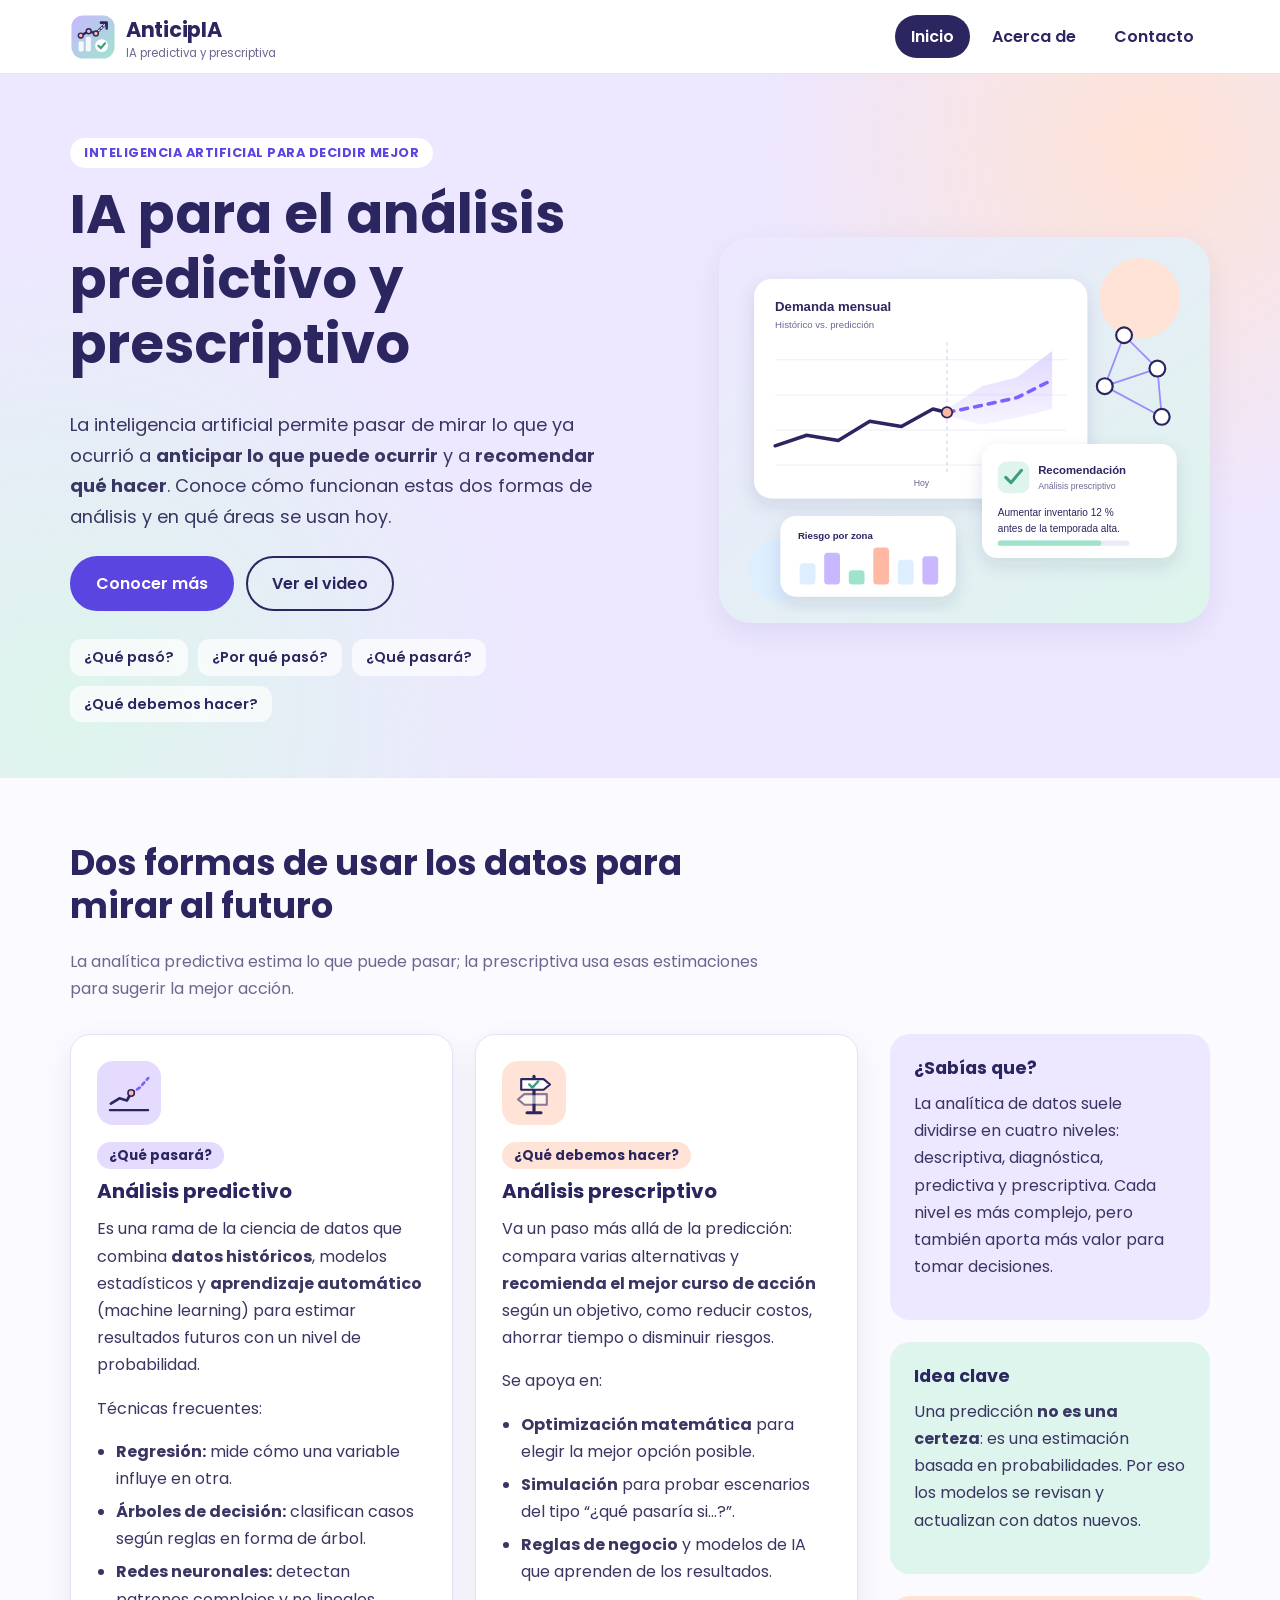
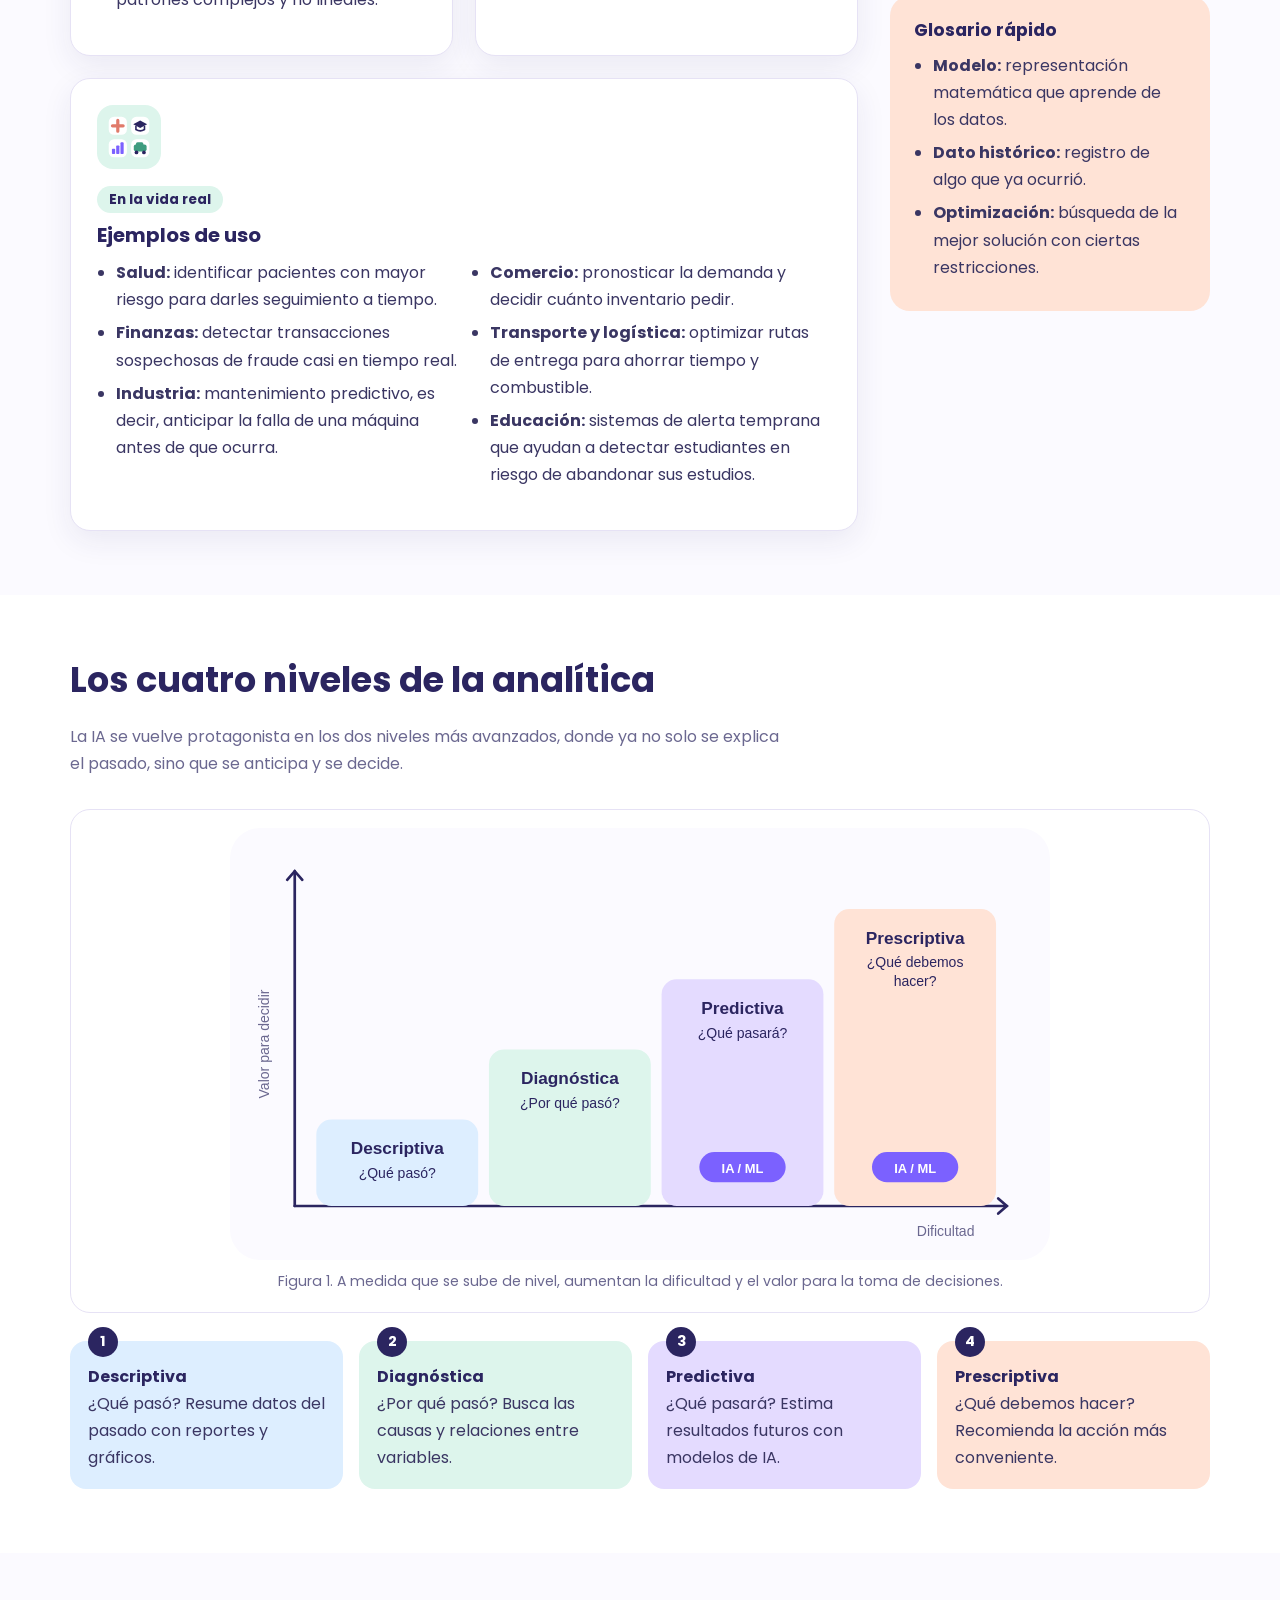
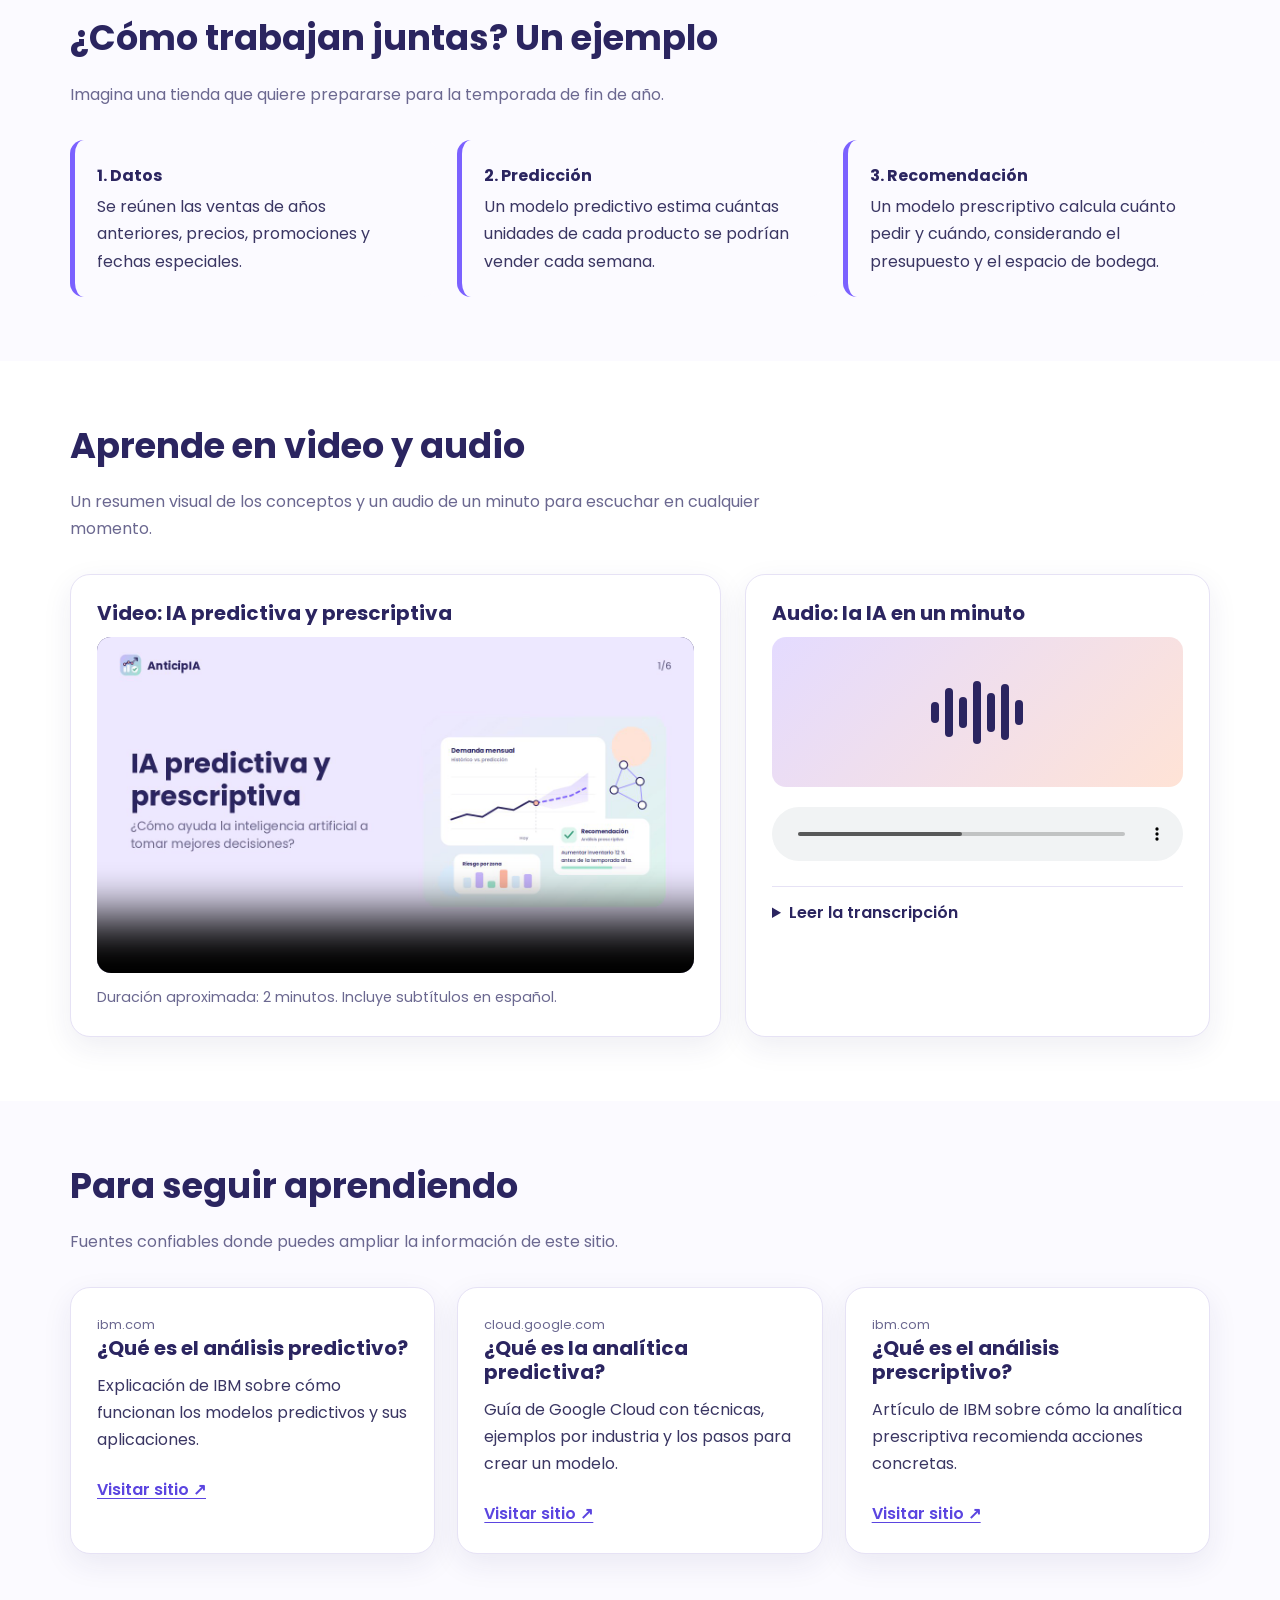
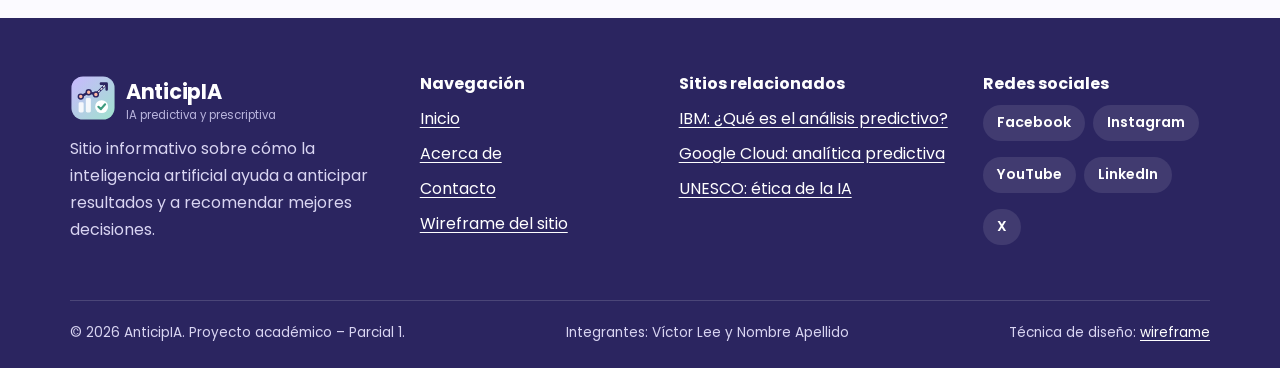
==== index.html @ fa4c0214 "a a" ====
<!DOCTYPE html>
<html lang="es">
<head>
  <meta charset="UTF-8">
  <meta name="viewport" content="width=device-width, initial-scale=1.0">
  <meta name="description" content="Descubre cómo la inteligencia artificial predictiva y prescriptiva ayuda a anticipar resultados y tomar mejores decisiones.">
  <meta name="author" content="Víctor Lee">
  <title>Inicio | AnticipIA - IA predictiva y prescriptiva</title>
  <link rel="icon" href="img/logo.svg" type="image/svg+xml">
  <link rel="preconnect" href="https://fonts.googleapis.com">
  <link rel="preconnect" href="https://fonts.gstatic.com" crossorigin>
  <link href="https://fonts.googleapis.com/css2?family=Poppins:wght@400;500;600;700&amp;display=swap" rel="stylesheet">
  <link rel="stylesheet" href="css/estilos.css">
</head>
<body>
  <a class="saltar" href="#contenido">Saltar al contenido</a>

  <header class="encabezado">
    <div class="contenedor">
      <a class="marca" href="index.html" aria-label="AnticipIA, ir al inicio">
        <img src="img/logo.svg" alt="Logo de AnticipIA" width="46" height="46">
        <div>
          <strong>AnticipIA</strong>
          <span>IA predictiva y prescriptiva</span>
        </div>
      </a>
      <nav class="menu" aria-label="Menú principal">
        <ul>
          <li><a href="index.html" aria-current="page">Inicio</a></li>
          <li><a href="html/acerca.html">Acerca de</a></li>
          <li><a href="html/contacto.html">Contacto</a></li>
        </ul>
      </nav>
    </div>
  </header>

  <main id="contenido">
    <!-- Portada -->
    <section class="portada">
      <div class="contenedor">
        <div>
          <span class="etiqueta">Inteligencia artificial para decidir mejor</span>
          <h1>IA para el análisis predictivo y prescriptivo</h1>
          <p class="intro">
            La inteligencia artificial permite pasar de mirar lo que ya ocurrió a
            <strong>anticipar lo que puede ocurrir</strong> y a
            <strong>recomendar qué hacer</strong>. Conoce cómo funcionan estas dos
            formas de análisis y en qué áreas se usan hoy.
          </p>
          <div class="acciones">
            <a class="boton" href="html/acerca.html">Conocer más</a>
            <a class="boton secundario" href="#multimedia">Ver el video</a>
          </div>
          <ul class="preguntas-clave" aria-label="Preguntas que responde la analítica">
            <li>¿Qué pasó?</li>
            <li>¿Por qué pasó?</li>
            <li>¿Qué pasará?</li>
            <li>¿Qué debemos hacer?</li>
          </ul>
        </div>
        <figure>
          <img src="img/hero-ia.svg" alt="Panel de datos con una línea histórica, un pronóstico y una recomendación de IA" width="560" height="440">
        </figure>
      </div>
    </section>

    <!-- Conceptos clave: artículos + aside -->
    <section class="seccion" id="conceptos">
      <div class="contenedor">
        <header class="titulo-seccion">
          <h2>Dos formas de usar los datos para mirar al futuro</h2>
          <p>La analítica predictiva estima lo que puede pasar; la prescriptiva usa esas estimaciones para sugerir la mejor acción.</p>
        </header>

        <div class="con-aside">
          <div class="tarjetas dos">
            <article class="tarjeta">
              <img class="icono" src="img/icono-predictivo.svg" alt="" width="64" height="64">
              <span class="pregunta fondo-lavanda">¿Qué pasará?</span>
              <h3>Análisis predictivo</h3>
              <p>
                Es una rama de la ciencia de datos que combina <strong>datos históricos</strong>,
                modelos estadísticos y <strong>aprendizaje automático</strong> (machine learning)
                para estimar resultados futuros con un nivel de probabilidad.
              </p>
              <p>Técnicas frecuentes:</p>
              <ul>
                <li><strong>Regresión:</strong> mide cómo una variable influye en otra.</li>
                <li><strong>Árboles de decisión:</strong> clasifican casos según reglas en forma de árbol.</li>
                <li><strong>Redes neuronales:</strong> detectan patrones complejos y no lineales.</li>
              </ul>
            </article>

            <article class="tarjeta">
              <img class="icono" src="img/icono-prescriptivo.svg" alt="" width="64" height="64">
              <span class="pregunta fondo-durazno">¿Qué debemos hacer?</span>
              <h3>Análisis prescriptivo</h3>
              <p>
                Va un paso más allá de la predicción: compara varias alternativas y
                <strong>recomienda el mejor curso de acción</strong> según un objetivo,
                como reducir costos, ahorrar tiempo o disminuir riesgos.
              </p>
              <p>Se apoya en:</p>
              <ul>
                <li><strong>Optimización matemática</strong> para elegir la mejor opción posible.</li>
                <li><strong>Simulación</strong> para probar escenarios del tipo “¿qué pasaría si…?”.</li>
                <li><strong>Reglas de negocio</strong> y modelos de IA que aprenden de los resultados.</li>
              </ul>
            </article>

            <article class="tarjeta ancha">
              <img class="icono" src="img/icono-ejemplos.svg" alt="" width="64" height="64">
              <span class="pregunta fondo-menta">En la vida real</span>
              <h3>Ejemplos de uso</h3>
              <ul>
                <li><strong>Salud:</strong> identificar pacientes con mayor riesgo para darles seguimiento a tiempo.</li>
                <li><strong>Finanzas:</strong> detectar transacciones sospechosas de fraude casi en tiempo real.</li>
                <li><strong>Industria:</strong> mantenimiento predictivo, es decir, anticipar la falla de una máquina antes de que ocurra.</li>
                <li><strong>Comercio:</strong> pronosticar la demanda y decidir cuánto inventario pedir.</li>
                <li><strong>Transporte y logística:</strong> optimizar rutas de entrega para ahorrar tiempo y combustible.</li>
                <li><strong>Educación:</strong> sistemas de alerta temprana que ayudan a detectar estudiantes en riesgo de abandonar sus estudios.</li>
              </ul>
            </article>
          </div>

          <aside class="lateral" aria-label="Datos complementarios">
            <section class="nota lavanda">
              <h3>¿Sabías que?</h3>
              <p>La analítica de datos suele dividirse en cuatro niveles: descriptiva, diagnóstica, predictiva y prescriptiva. Cada nivel es más complejo, pero también aporta más valor para tomar decisiones.</p>
            </section>
            <section class="nota">
              <h3>Idea clave</h3>
              <p>Una predicción <strong>no es una certeza</strong>: es una estimación basada en probabilidades. Por eso los modelos se revisan y actualizan con datos nuevos.</p>
            </section>
            <section class="nota durazno">
              <h3>Glosario rápido</h3>
              <ul>
                <li><strong>Modelo:</strong> representación matemática que aprende de los datos.</li>
                <li><strong>Dato histórico:</strong> registro de algo que ya ocurrió.</li>
                <li><strong>Optimización:</strong> búsqueda de la mejor solución con ciertas restricciones.</li>
              </ul>
            </section>
          </aside>
        </div>
      </div>
    </section>

    <!-- Niveles de la analítica -->
    <section class="seccion alterna" id="niveles">
      <div class="contenedor">
        <header class="titulo-seccion">
          <h2>Los cuatro niveles de la analítica</h2>
          <p>La IA se vuelve protagonista en los dos niveles más avanzados, donde ya no solo se explica el pasado, sino que se anticipa y se decide.</p>
        </header>

        <figure class="figura">
          <img src="img/escalera-analitica.svg" alt="Escalera con los niveles descriptivo, diagnóstico, predictivo y prescriptivo; a mayor nivel, mayor dificultad y mayor valor" width="760" height="400">
          <figcaption>Figura 1. A medida que se sube de nivel, aumentan la dificultad y el valor para la toma de decisiones.</figcaption>
        </figure>

        <ol class="niveles">
          <li class="fondo-cielo"><strong>Descriptiva</strong> ¿Qué pasó? Resume datos del pasado con reportes y gráficos.</li>
          <li class="fondo-menta"><strong>Diagnóstica</strong> ¿Por qué pasó? Busca las causas y relaciones entre variables.</li>
          <li class="fondo-lavanda"><strong>Predictiva</strong> ¿Qué pasará? Estima resultados futuros con modelos de IA.</li>
          <li class="fondo-durazno"><strong>Prescriptiva</strong> ¿Qué debemos hacer? Recomienda la acción más conveniente.</li>
        </ol>
      </div>
    </section>

    <!-- Ejemplo paso a paso -->
    <section class="seccion" id="ejemplo">
      <div class="contenedor">
        <header class="titulo-seccion">
          <h2>¿Cómo trabajan juntas? Un ejemplo</h2>
          <p>Imagina una tienda que quiere prepararse para la temporada de fin de año.</p>
        </header>
        <article>
          <ol class="pasos">
            <li>
              <strong>1. Datos</strong>
              Se reúnen las ventas de años anteriores, precios, promociones y fechas especiales.
            </li>
            <li>
              <strong>2. Predicción</strong>
              Un modelo predictivo estima cuántas unidades de cada producto se podrían vender cada semana.
            </li>
            <li>
              <strong>3. Recomendación</strong>
              Un modelo prescriptivo calcula cuánto pedir y cuándo, considerando el presupuesto y el espacio de bodega.
            </li>
          </ol>
        </article>
      </div>
    </section>

    <!-- Multimedia -->
    <section class="seccion alterna" id="multimedia">
      <div class="contenedor">
        <header class="titulo-seccion">
          <h2>Aprende en video y audio</h2>
          <p>Un resumen visual de los conceptos y un audio de un minuto para escuchar en cualquier momento.</p>
        </header>

        <div class="multimedia">
          <article class="tarjeta">
            <h3>Video: IA predictiva y prescriptiva</h3>
            <video controls preload="metadata" poster="img/poster-video.jpg" width="1280" height="720">
              <source src="img/media/video-ia-predictiva-prescriptiva.webm" type="video/webm">
              <source src="img/media/video-ia-predictiva-prescriptiva.mp4" type="video/mp4">
              <track src="img/media/subtitulos-es.vtt" kind="subtitles" srclang="es" label="Español" default>
              Tu navegador no puede reproducir video HTML5.
            </video>
            <p class="nota-video">Duración aproximada: 2 minutos. Incluye subtítulos en español.</p>
          </article>

          <article class="tarjeta">
            <h3>Audio: la IA en un minuto</h3>
            <div class="reproductor-audio" aria-hidden="true">
              <div class="ondas"><span></span><span></span><span></span><span></span><span></span><span></span><span></span></div>
            </div>
            <audio controls preload="metadata">
              <source src="img/media/audio-ia-en-un-minuto.mp3" type="audio/mpeg">
              Tu navegador no puede reproducir audio HTML5.
            </audio>
            <details>
              <summary>Leer la transcripción</summary>
              <p>La analítica de datos tiene cuatro niveles. La descriptiva responde: ¿qué pasó? La diagnóstica responde: ¿por qué pasó? La analítica predictiva usa datos históricos, estadística y aprendizaje automático para estimar qué podría pasar después; por ejemplo, anticipar la demanda de un producto o detectar que una máquina podría fallar antes de que ocurra. La analítica prescriptiva va un paso más allá: combina esas predicciones con modelos de optimización y reglas de negocio para recomendar qué acción conviene tomar. En resumen, la IA predictiva nos dice qué puede pasar y la IA prescriptiva nos ayuda a decidir qué hacer. Las decisiones finales deben ser revisadas por personas, con datos de calidad y criterios éticos.</p>
            </details>
          </article>
        </div>
      </div>
    </section>

    <!-- Enlaces externos -->
    <section class="seccion enlaces-externos" id="recursos">
      <div class="contenedor">
        <header class="titulo-seccion">
          <h2>Para seguir aprendiendo</h2>
          <p>Fuentes confiables donde puedes ampliar la información de este sitio.</p>
        </header>
        <div class="tarjetas">
          <article class="tarjeta">
            <span class="dominio">ibm.com</span>
            <h3>¿Qué es el análisis predictivo?</h3>
            <p>Explicación de IBM sobre cómo funcionan los modelos predictivos y sus aplicaciones.</p>
            <a class="enlace" href="https://www.ibm.com/think/topics/predictive-analytics" target="_blank" rel="noopener noreferrer">Visitar sitio ↗</a>
          </article>
          <article class="tarjeta">
            <span class="dominio">cloud.google.com</span>
            <h3>¿Qué es la analítica predictiva?</h3>
            <p>Guía de Google Cloud con técnicas, ejemplos por industria y los pasos para crear un modelo.</p>
            <a class="enlace" href="https://cloud.google.com/learn/what-is-predictive-analytics?hl=es-419" target="_blank" rel="noopener noreferrer">Visitar sitio ↗</a>
          </article>
          <article class="tarjeta">
            <span class="dominio">ibm.com</span>
            <h3>¿Qué es el análisis prescriptivo?</h3>
            <p>Artículo de IBM sobre cómo la analítica prescriptiva recomienda acciones concretas.</p>
            <a class="enlace" href="https://www.ibm.com/think/topics/prescriptive-analytics" target="_blank" rel="noopener noreferrer">Visitar sitio ↗</a>
          </article>
        </div>
      </div>
    </section>
  </main>

  <footer class="pie">
    <div class="contenedor">
      <div class="pie-columnas">
        <section>
          <a class="marca" href="index.html">
            <img src="img/logo.svg" alt="" width="46" height="46">
            <div>
              <strong>AnticipIA</strong>
              <span>IA predictiva y prescriptiva</span>
            </div>
          </a>
          <p>Sitio informativo sobre cómo la inteligencia artificial ayuda a anticipar resultados y a recomendar mejores decisiones.</p>
        </section>

        <nav aria-label="Navegación del pie">
          <h2>Navegación</h2>
          <ul>
            <li><a href="index.html">Inicio</a></li>
            <li><a href="html/acerca.html">Acerca de</a></li>
            <li><a href="html/contacto.html">Contacto</a></li>
            <li><a href="html/wireframe.html">Wireframe del sitio</a></li>
          </ul>
        </nav>

        <section>
          <h2>Sitios relacionados</h2>
          <ul>
            <li><a href="https://www.ibm.com/think/topics/predictive-analytics" target="_blank" rel="noopener noreferrer">IBM: ¿Qué es el análisis predictivo?</a></li>
            <li><a href="https://cloud.google.com/learn/what-is-predictive-analytics?hl=es-419" target="_blank" rel="noopener noreferrer">Google Cloud: analítica predictiva</a></li>
            <li><a href="https://www.unesco.org/en/artificial-intelligence/recommendation-ethics" target="_blank" rel="noopener noreferrer">UNESCO: ética de la IA</a></li>
          </ul>
        </section>

        <section>
          <h2>Redes sociales</h2>
          <ul class="redes-lista">
            <li><a href="https://www.facebook.com/" target="_blank" rel="noopener noreferrer">Facebook</a></li>
            <li><a href="https://www.instagram.com/" target="_blank" rel="noopener noreferrer">Instagram</a></li>
            <li><a href="https://www.youtube.com/" target="_blank" rel="noopener noreferrer">YouTube</a></li>
            <li><a href="https://www.linkedin.com/" target="_blank" rel="noopener noreferrer">LinkedIn</a></li>
            <li><a href="https://x.com/" target="_blank" rel="noopener noreferrer">X</a></li>
          </ul>
        </section>
      </div>

      <div class="pie-inferior">
        <p>&copy; 2026 AnticipIA. Proyecto académico &ndash; Parcial 1.</p>
        <p>Integrantes: Víctor Lee y Nombre Apellido</p>
        <p>Técnica de diseño: <a href="html/wireframe.html">wireframe</a></p>
      </div>
    </div>
  </footer>
</body>
</html>
---- css/estilos.css ----
/* =========================================================
   AnticipIA - IA para el análisis predictivo y prescriptivo
   Hoja de estilos principal (CSS3)
   ========================================================= */

/* ---------- Variables (paleta pastel) ---------- */
:root {
  --lavanda: #EDE7FF;
  --lavanda-2: #E4DBFF;
  --menta: #DDF5EC;
  --durazno: #FFE3D6;
  --cielo: #DDEEFF;
  --tinta: #2B2560;
  --texto: #3A3663;
  --suave: #6B6890;
  --violeta: #5B45E0;
  --violeta-claro: #7B61FF;
  --verde: #2F8A6E;
  --rojo: #C2410C;
  --fondo: #FBFAFF;
  --blanco: #FFFFFF;
  --borde: #E6E2F5;
  --radio: 20px;
  --sombra: 0 10px 30px rgba(43, 37, 96, 0.08);
  --ancho: 1140px;
}

/* ---------- Base ---------- */
*,
*::before,
*::after {
  box-sizing: border-box;
}

html {
  scroll-behavior: smooth;
}

body {
  margin: 0;
  font-family: "Poppins", "Segoe UI", Arial, sans-serif;
  font-size: 1rem;
  line-height: 1.7;
  color: var(--texto);
  background: var(--fondo);
}

img,
video {
  display: block;
  max-width: 100%;
  height: auto;
}

h1,
h2,
h3,
h4 {
  margin: 0 0 0.6em;
  color: var(--tinta);
  line-height: 1.2;
}

h1 { font-size: clamp(2.1rem, 4.6vw, 3.4rem); }
h2 { font-size: clamp(1.6rem, 3vw, 2.2rem); }
h3 { font-size: 1.25rem; }

p { margin: 0 0 1em; }

a {
  color: var(--violeta);
  text-underline-offset: 3px;
}

a:hover { color: var(--tinta); }

:focus-visible {
  outline: 3px solid var(--violeta-claro);
  outline-offset: 3px;
  border-radius: 6px;
}

.contenedor {
  width: min(var(--ancho), 92%);
  margin-inline: auto;
}

.saltar {
  position: absolute;
  left: -999px;
  top: 8px;
  padding: 8px 14px;
  background: var(--tinta);
  color: var(--blanco);
  border-radius: 8px;
  z-index: 100;
}

.saltar:focus { left: 8px; }

/* ---------- Encabezado ---------- */
.encabezado {
  position: sticky;
  top: 0;
  z-index: 50;
  background: rgba(255, 255, 255, 0.88);
  backdrop-filter: blur(10px);
  border-bottom: 1px solid var(--borde);
}

.encabezado .contenedor {
  display: flex;
  align-items: center;
  justify-content: space-between;
  gap: 16px;
  padding-block: 12px;
}

.marca {
  display: flex;
  align-items: center;
  gap: 10px;
  text-decoration: none;
  color: var(--tinta);
}

.marca img { width: 46px; height: 46px; }

.marca strong {
  font-size: 1.3rem;
  letter-spacing: -0.3px;
}

.marca span {
  display: block;
  font-size: 0.72rem;
  color: var(--suave);
  line-height: 1.2;
}

.menu ul {
  display: flex;
  flex-wrap: wrap;
  gap: 6px;
  margin: 0;
  padding: 0;
  list-style: none;
}

.menu a {
  display: inline-block;
  padding: 8px 16px;
  border-radius: 999px;
  color: var(--tinta);
  font-weight: 600;
  text-decoration: none;
  transition: background 0.25s ease, color 0.25s ease;
}

.menu a:hover { background: var(--lavanda); }

.menu a[aria-current="page"] {
  background: var(--tinta);
  color: var(--blanco);
}

/* ---------- Botones ---------- */
.boton {
  display: inline-block;
  padding: 12px 24px;
  border: 2px solid var(--violeta);
  border-radius: 999px;
  background: var(--violeta);
  color: var(--blanco);
  font: inherit;
  font-weight: 600;
  text-decoration: none;
  cursor: pointer;
  transition: transform 0.2s ease, box-shadow 0.2s ease, background 0.2s ease;
}

.boton:hover {
  color: var(--blanco);
  background: var(--tinta);
  border-color: var(--tinta);
  transform: translateY(-2px);
  box-shadow: 0 8px 18px rgba(91, 69, 224, 0.28);
}

.boton.secundario {
  background: transparent;
  color: var(--tinta);
  border-color: var(--tinta);
}

.boton.secundario:hover {
  background: var(--tinta);
  color: var(--blanco);
}

/* ---------- Portada (hero) ---------- */
.portada {
  padding: 64px 0 56px;
  background:
    radial-gradient(circle at 90% 10%, var(--durazno) 0, transparent 30%),
    radial-gradient(circle at 5% 90%, var(--menta) 0, transparent 35%),
    var(--lavanda);
}

.portada .contenedor {
  display: grid;
  grid-template-columns: 1.1fr 0.9fr;
  align-items: center;
  gap: 48px;
}

.etiqueta {
  display: inline-block;
  margin-bottom: 14px;
  padding: 4px 14px;
  border-radius: 999px;
  background: var(--blanco);
  color: var(--violeta);
  font-size: 0.8rem;
  font-weight: 700;
  letter-spacing: 0.5px;
  text-transform: uppercase;
}

.portada p.intro {
  font-size: 1.12rem;
  max-width: 560px;
}

.acciones {
  display: flex;
  flex-wrap: wrap;
  gap: 12px;
  margin-top: 24px;
}

.portada figure { margin: 0; }

.portada figure img {
  border-radius: 32px;
  box-shadow: var(--sombra);
}

.preguntas-clave {
  display: flex;
  flex-wrap: wrap;
  gap: 10px;
  margin: 28px 0 0;
  padding: 0;
  list-style: none;
}

.preguntas-clave li {
  padding: 6px 14px;
  border-radius: 12px;
  background: rgba(255, 255, 255, 0.7);
  font-size: 0.9rem;
  font-weight: 600;
  color: var(--tinta);
}

/* Portada interna (acerca / contacto) */
.portada.interna { padding: 48px 0 40px; }

.portada.interna.menta { background: linear-gradient(135deg, var(--menta), var(--cielo)); }
.portada.interna.durazno { background: linear-gradient(135deg, var(--durazno), var(--lavanda)); }

.migas {
  margin-bottom: 10px;
  font-size: 0.88rem;
  color: var(--suave);
}

.migas a { color: var(--suave); }

/* ---------- Secciones ---------- */
.seccion { padding: 64px 0; }

.seccion.alterna { background: var(--blanco); }

.titulo-seccion {
  max-width: 720px;
  margin-bottom: 32px;
}

.titulo-seccion p { color: var(--suave); }

/* Diseño con artículos + aside */
.con-aside {
  display: grid;
  grid-template-columns: minmax(0, 1fr) 320px;
  gap: 32px;
  align-items: start;
}

.tarjetas {
  display: grid;
  grid-template-columns: repeat(3, minmax(0, 1fr));
  gap: 22px;
}

.tarjetas.dos { grid-template-columns: repeat(2, minmax(0, 1fr)); }

.tarjeta {
  padding: 26px;
  border: 1px solid var(--borde);
  border-radius: var(--radio);
  background: var(--blanco);
  box-shadow: var(--sombra);
  transition: transform 0.25s ease, box-shadow 0.25s ease;
}

.tarjeta:hover {
  transform: translateY(-4px);
  box-shadow: 0 16px 36px rgba(43, 37, 96, 0.12);
}

.tarjeta .icono {
  width: 64px;
  height: 64px;
  margin-bottom: 16px;
}

.tarjeta ul,
.bloque ul,
.bloque ol {
  padding-left: 1.2em;
  margin: 0 0 1em;
}

.tarjeta li,
.bloque li { margin-bottom: 6px; }

.pregunta {
  display: inline-block;
  margin-bottom: 10px;
  padding: 2px 12px;
  border-radius: 999px;
  font-size: 0.85rem;
  font-weight: 700;
  color: var(--tinta);
}

.fondo-lavanda { background: var(--lavanda-2); }
.fondo-durazno { background: var(--durazno); }
.fondo-menta { background: var(--menta); }
.fondo-cielo { background: var(--cielo); }

/* Aside */
.lateral {
  display: grid;
  gap: 22px;
  position: sticky;
  top: 96px;
}

.nota {
  padding: 24px;
  border-radius: var(--radio);
  background: var(--menta);
}

.nota.cielo { background: var(--cielo); }
.nota.durazno { background: var(--durazno); }
.nota.lavanda { background: var(--lavanda); }

.nota h3 { font-size: 1.1rem; }

.nota ul,
.nota ol {
  margin: 0;
  padding-left: 1.2em;
}

.nota li { margin-bottom: 6px; }

/* Figura escalera */
.figura {
  margin: 0;
  padding: 18px;
  border: 1px solid var(--borde);
  border-radius: var(--radio);
  background: var(--blanco);
}

.figura img { width: 100%; border-radius: 14px; }

.figura figcaption {
  margin-top: 10px;
  font-size: 0.88rem;
  color: var(--suave);
  text-align: center;
}

.niveles {
  display: grid;
  grid-template-columns: repeat(4, minmax(0, 1fr));
  gap: 16px;
  margin: 28px 0 0;
  padding: 0;
  list-style: none;
  counter-reset: nivel;
}

.niveles li {
  position: relative;
  padding: 22px 18px 18px;
  border-radius: 16px;
  counter-increment: nivel;
}

.niveles li::before {
  content: counter(nivel);
  position: absolute;
  top: -14px;
  left: 18px;
  display: grid;
  place-items: center;
  width: 30px;
  height: 30px;
  border-radius: 50%;
  background: var(--tinta);
  color: var(--blanco);
  font-weight: 700;
  font-size: 0.9rem;
}

.niveles strong {
  display: block;
  color: var(--tinta);
}

/* Pasos (ejemplo de flujo) */
.pasos {
  display: grid;
  grid-template-columns: repeat(3, minmax(0, 1fr));
  gap: 20px;
  margin: 0;
  padding: 0;
  list-style: none;
}

.pasos li {
  padding: 22px;
  border-left: 5px solid var(--violeta-claro);
  border-radius: 14px;
  background: var(--fondo);
}

.pasos li strong {
  display: block;
  color: var(--tinta);
  margin-bottom: 4px;
}

/* Multimedia */
.multimedia {
  display: grid;
  grid-template-columns: 1.4fr 1fr;
  gap: 24px;
}

.multimedia video {
  width: 100%;
  border-radius: 14px;
  background: var(--tinta);
}

.multimedia audio {
  width: 100%;
  margin: 8px 0 16px;
}

.reproductor-audio {
  display: grid;
  place-items: center;
  height: 150px;
  margin-bottom: 12px;
  border-radius: 14px;
  background: linear-gradient(135deg, var(--lavanda-2), var(--durazno));
}

.ondas {
  display: flex;
  align-items: center;
  gap: 6px;
  height: 70px;
}

.ondas span {
  width: 8px;
  border-radius: 4px;
  background: var(--tinta);
  animation: onda 1.4s ease-in-out infinite;
}

.ondas span:nth-child(1) { height: 30%; animation-delay: 0s; }
.ondas span:nth-child(2) { height: 70%; animation-delay: 0.15s; }
.ondas span:nth-child(3) { height: 45%; animation-delay: 0.3s; }
.ondas span:nth-child(4) { height: 90%; animation-delay: 0.45s; }
.ondas span:nth-child(5) { height: 55%; animation-delay: 0.6s; }
.ondas span:nth-child(6) { height: 80%; animation-delay: 0.75s; }
.ondas span:nth-child(7) { height: 35%; animation-delay: 0.9s; }

@keyframes onda {
  0%, 100% { transform: scaleY(1); }
  50% { transform: scaleY(0.45); }
}

details {
  border-top: 1px solid var(--borde);
  padding-top: 12px;
}

summary {
  cursor: pointer;
  font-weight: 600;
  color: var(--tinta);
}

details p { margin-top: 10px; font-size: 0.95rem; }

/* Enlaces externos */
.enlaces-externos .tarjeta a.enlace {
  display: inline-block;
  margin-top: 6px;
  font-weight: 600;
}

.dominio {
  display: block;
  font-size: 0.8rem;
  color: var(--suave);
}

/* ---------- Acerca de ---------- */
.dos-columnas {
  display: grid;
  grid-template-columns: 1fr 1fr;
  gap: 40px;
  align-items: center;
}

.dos-columnas img {
  border-radius: 28px;
  box-shadow: var(--sombra);
}

.bloque {
  margin-bottom: 28px;
  padding: 30px;
  border: 1px solid var(--borde);
  border-radius: var(--radio);
  background: var(--blanco);
}

.tabla-contenedor { overflow-x: auto; }

table {
  width: 100%;
  border-collapse: collapse;
  font-size: 0.95rem;
}

caption {
  margin-bottom: 10px;
  font-size: 0.88rem;
  color: var(--suave);
  text-align: left;
}

th,
td {
  padding: 14px;
  text-align: left;
  vertical-align: top;
  border-bottom: 1px solid var(--borde);
}

thead th {
  background: var(--lavanda);
  color: var(--tinta);
}

thead th:first-child { border-radius: 12px 0 0 0; }
thead th:last-child { border-radius: 0 12px 0 0; }

tbody th { color: var(--tinta); width: 22%; }

tbody tr:nth-child(even) { background: var(--fondo); }

.lista-proceso {
  counter-reset: paso;
  list-style: none;
  padding: 0 !important;
}

.lista-proceso li {
  position: relative;
  padding: 10px 0 10px 52px;
  counter-increment: paso;
}

.lista-proceso li::before {
  content: counter(paso);
  position: absolute;
  left: 0;
  top: 10px;
  display: grid;
  place-items: center;
  width: 36px;
  height: 36px;
  border-radius: 12px;
  background: var(--menta);
  color: var(--tinta);
  font-weight: 700;
}

.lista-check {
  list-style: none;
  padding: 0 !important;
}

.lista-check li {
  position: relative;
  padding-left: 30px;
}

.lista-check li::before {
  content: "✓";
  position: absolute;
  left: 0;
  top: 0;
  color: var(--verde);
  font-weight: 700;
}

.lista-alerta li::before {
  content: "!";
  color: var(--rojo);
}

dl { margin: 0; }

dt {
  font-weight: 700;
  color: var(--tinta);
}

dd {
  margin: 0 0 12px;
  font-size: 0.93rem;
}

blockquote {
  margin: 0;
  padding: 18px 22px;
  border-left: 5px solid var(--violeta-claro);
  border-radius: 0 14px 14px 0;
  background: var(--lavanda);
  font-style: italic;
}

/* ---------- Contacto ---------- */
.formulario {
  padding: 32px;
  border: 1px solid var(--borde);
  border-radius: var(--radio);
  background: var(--blanco);
  box-shadow: var(--sombra);
}

fieldset {
  margin: 0 0 20px;
  padding: 0;
  border: 0;
}

legend {
  margin-bottom: 12px;
  font-size: 1.15rem;
  font-weight: 700;
  color: var(--tinta);
}

.campos {
  display: grid;
  grid-template-columns: 1fr 1fr;
  gap: 16px 20px;
}

.campo { display: flex; flex-direction: column; }

.campo.completo { grid-column: 1 / -1; }

.campo label {
  margin-bottom: 6px;
  font-weight: 600;
  color: var(--tinta);
}

.campo label abbr {
  color: var(--rojo);
  text-decoration: none;
}

.campo input,
.campo select,
.campo textarea {
  width: 100%;
  padding: 12px 14px;
  border: 2px solid var(--borde);
  border-radius: 12px;
  background: var(--fondo);
  color: var(--texto);
  font: inherit;
  transition: border-color 0.2s ease, background 0.2s ease;
}

.campo textarea {
  min-height: 130px;
  resize: vertical;
}

.campo input:focus,
.campo select:focus,
.campo textarea:focus {
  outline: none;
  border-color: var(--violeta-claro);
  background: var(--blanco);
}

.ayuda {
  margin-top: 4px;
  font-size: 0.8rem;
  color: var(--suave);
}

/* Validación visual solo con CSS3 */
.campo input:not(:placeholder-shown):invalid,
.campo textarea:not(:placeholder-shown):invalid {
  border-color: var(--rojo);
  background: #FFF4EF;
}

.campo input:not(:placeholder-shown):invalid ~ .ayuda,
.campo textarea:not(:placeholder-shown):invalid ~ .ayuda {
  color: var(--rojo);
}

.campo input:not(:placeholder-shown):valid,
.campo textarea:not(:placeholder-shown):valid {
  border-color: #6CC3A3;
}

.casilla {
  display: flex;
  gap: 10px;
  align-items: flex-start;
  font-size: 0.93rem;
}

.casilla input {
  width: 20px;
  height: 20px;
  margin-top: 4px;
  accent-color: var(--violeta);
}

.botones-form {
  display: flex;
  flex-wrap: wrap;
  gap: 12px;
  margin-top: 8px;
}

.redes-lista {
  display: flex;
  flex-wrap: wrap;
  gap: 8px;
  margin: 0;
  padding: 0;
  list-style: none;
}

.redes-lista a {
  display: inline-block;
  padding: 6px 14px;
  border-radius: 999px;
  background: var(--blanco);
  color: var(--tinta);
  font-size: 0.88rem;
  font-weight: 600;
  text-decoration: none;
  transition: background 0.2s ease;
}

.redes-lista a:hover {
  background: var(--tinta);
  color: var(--blanco);
}

.faq details {
  padding: 14px 0;
  border-top: 1px solid var(--borde);
}

.faq details:first-of-type { border-top: 0; }

/* ---------- Pie de página ---------- */
.pie {
  margin-top: 0;
  padding: 56px 0 24px;
  background: var(--tinta);
  color: #D9D5F2;
}

.pie a { color: #FFFFFF; }

.pie a:hover { color: var(--durazno); }

.pie h2 {
  font-size: 1rem;
  color: var(--blanco);
  margin-bottom: 12px;
}

.pie-columnas {
  display: grid;
  grid-template-columns: 1.4fr 1fr 1.2fr 1fr;
  gap: 32px;
}

.pie .marca { color: var(--blanco); margin-bottom: 12px; }
.pie .marca span { color: #B9B4DD; }

.pie ul {
  margin: 0;
  padding: 0;
  list-style: none;
}

.pie li { margin-bottom: 8px; }

.pie .redes-lista a {
  background: rgba(255, 255, 255, 0.1);
  color: var(--blanco);
}

.pie .redes-lista a:hover {
  background: var(--durazno);
  color: var(--tinta);
}

.pie-inferior {
  display: flex;
  flex-wrap: wrap;
  justify-content: space-between;
  gap: 12px;
  margin-top: 40px;
  padding-top: 20px;
  border-top: 1px solid rgba(255, 255, 255, 0.15);
  font-size: 0.85rem;
}

.pie-inferior p { margin: 0; }

/* ---------- Adaptable (responsive) ---------- */
@media (max-width: 980px) {
  .con-aside,
  .multimedia,
  .dos-columnas { grid-template-columns: minmax(0, 1fr); }

  .lateral { position: static; }

  .tarjetas { grid-template-columns: repeat(2, minmax(0, 1fr)); }

  .niveles { grid-template-columns: repeat(2, minmax(0, 1fr)); row-gap: 26px; }

  .pie-columnas { grid-template-columns: 1fr 1fr; }
}

@media (max-width: 760px) {
  .portada .contenedor { grid-template-columns: 1fr; gap: 32px; }

  .encabezado .contenedor { flex-direction: column; align-items: flex-start; gap: 8px; }

  .tarjetas,
  .tarjetas.dos,
  .pasos,
  .campos,
  .pie-columnas { grid-template-columns: 1fr; }

  .seccion { padding: 48px 0; }

  .bloque,
  .formulario { padding: 22px; }
}

@media (max-width: 480px) {
  .niveles { grid-template-columns: 1fr; }

  .menu a { padding: 6px 12px; }
}

@media (prefers-reduced-motion: reduce) {
  * { animation: none !important; transition: none !important; scroll-behavior: auto !important; }
}

/* ---------- Utilidades ---------- */
.tarjeta.ancha { grid-column: 1 / -1; }

.tarjeta.ancha ul {
  columns: 2;
  column-gap: 32px;
}

.tarjeta.ancha li { break-inside: avoid; }

.nota-video {
  margin: 12px 0 0;
  font-size: 0.9rem;
  color: var(--suave);
}

@media (max-width: 760px) {
  .tarjeta.ancha ul { columns: 1; }
}

.separado { margin-top: 28px; }

.figura img {
  max-width: 820px;
  margin-inline: auto;
}

.portada.interna figure img { box-shadow: none; }

@media (max-width: 760px) {
  table { min-width: 560px; }
}
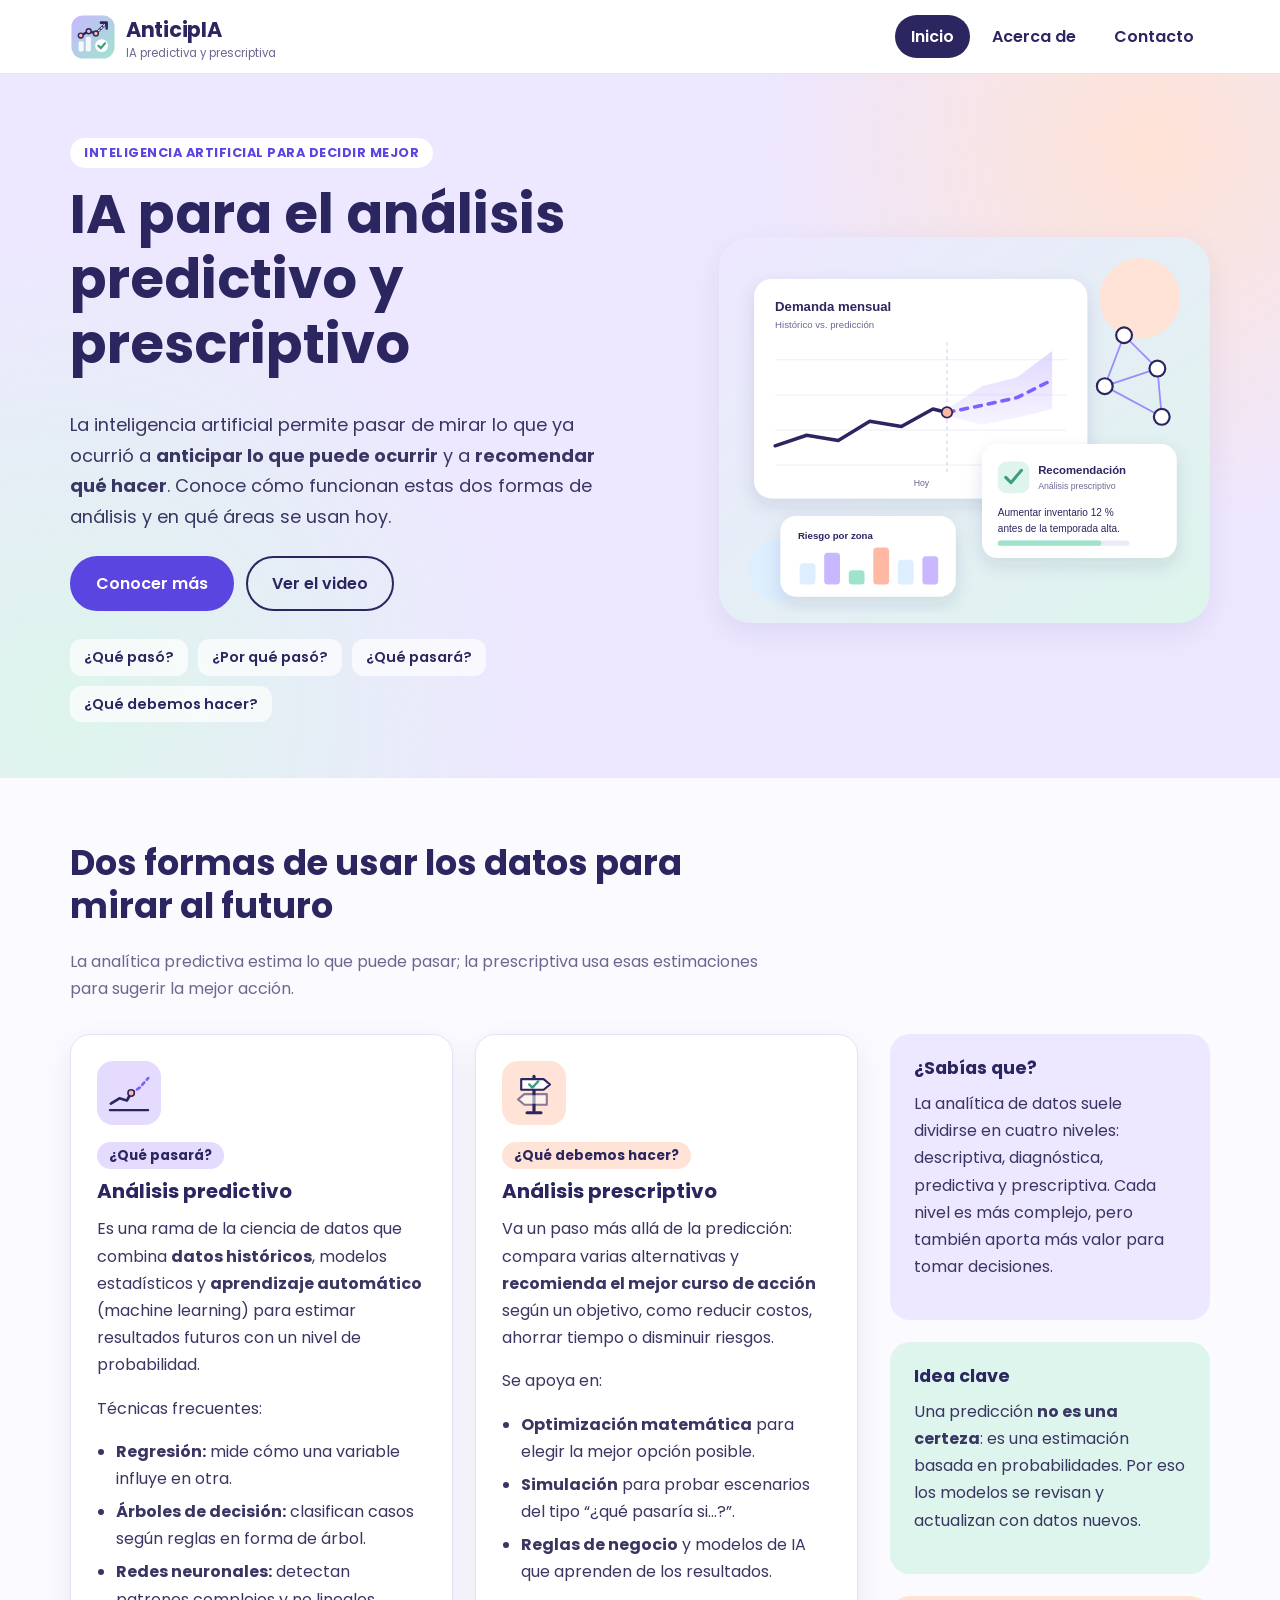
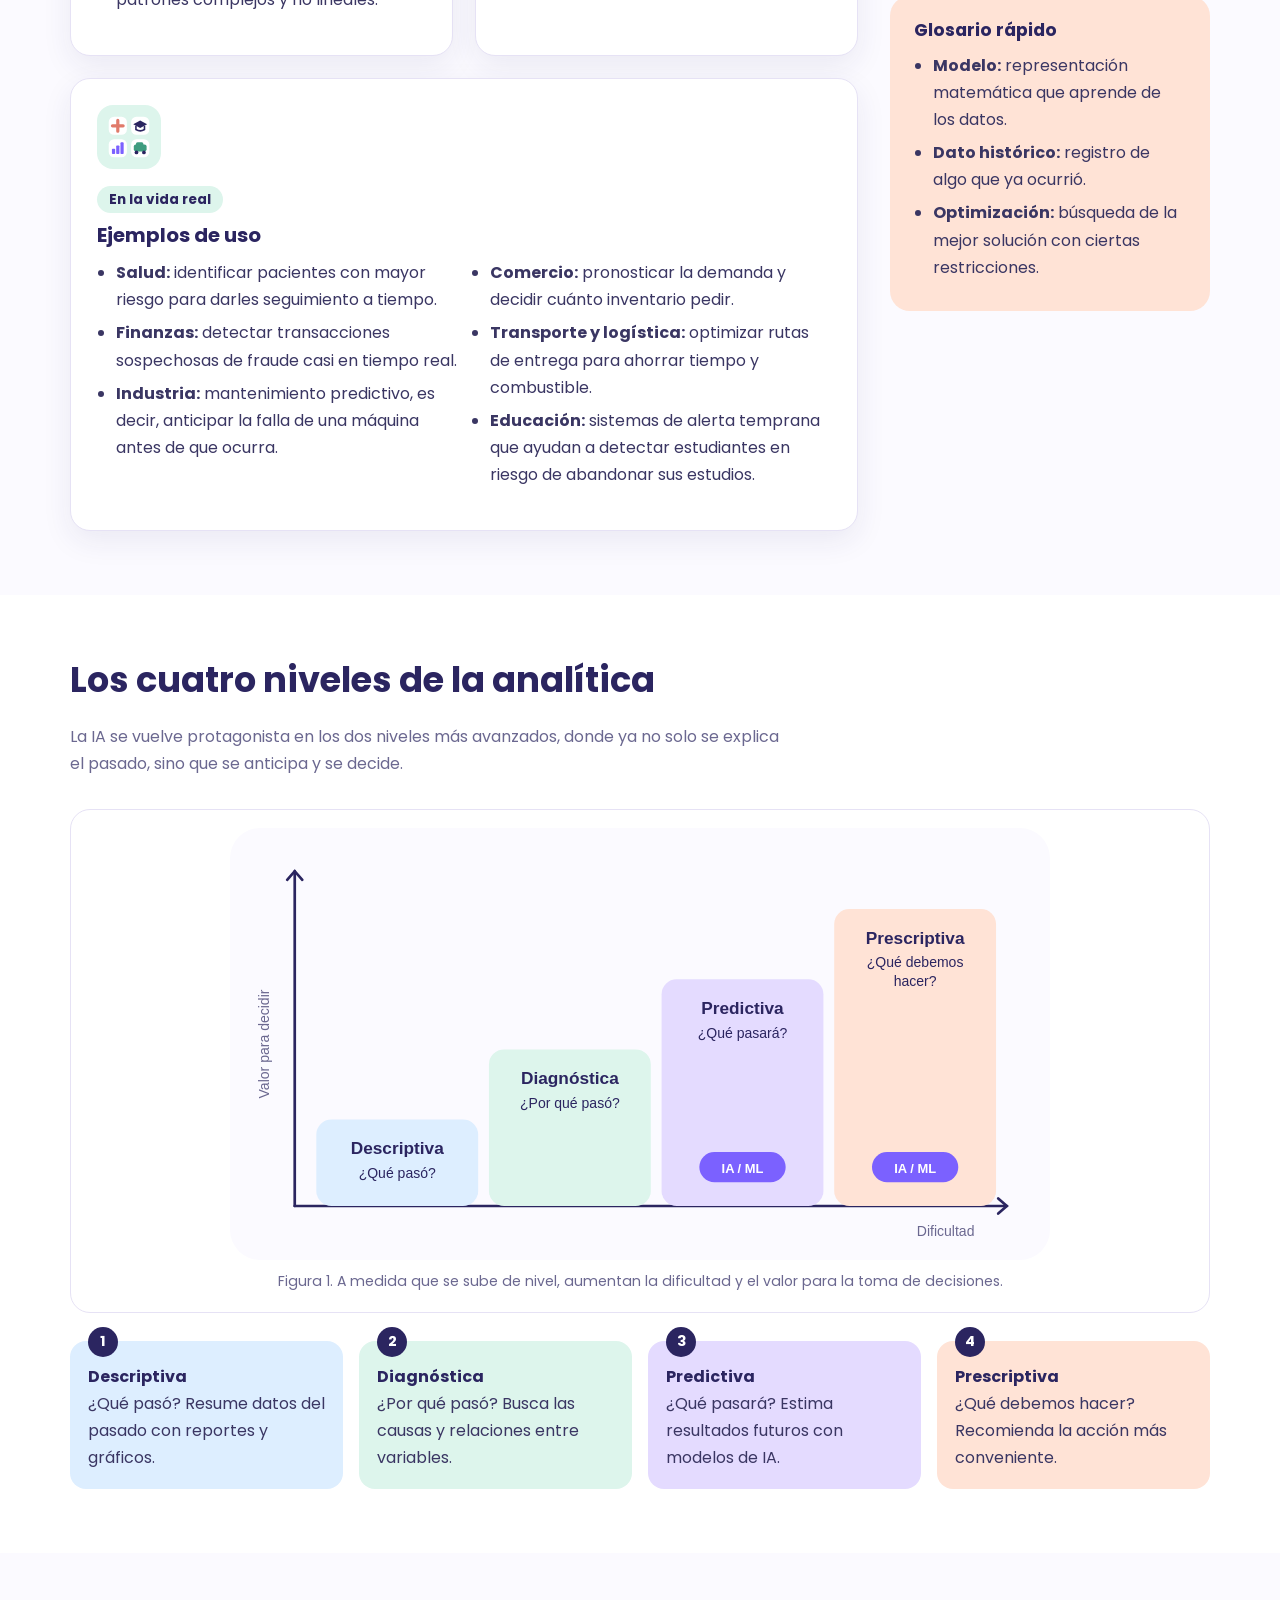
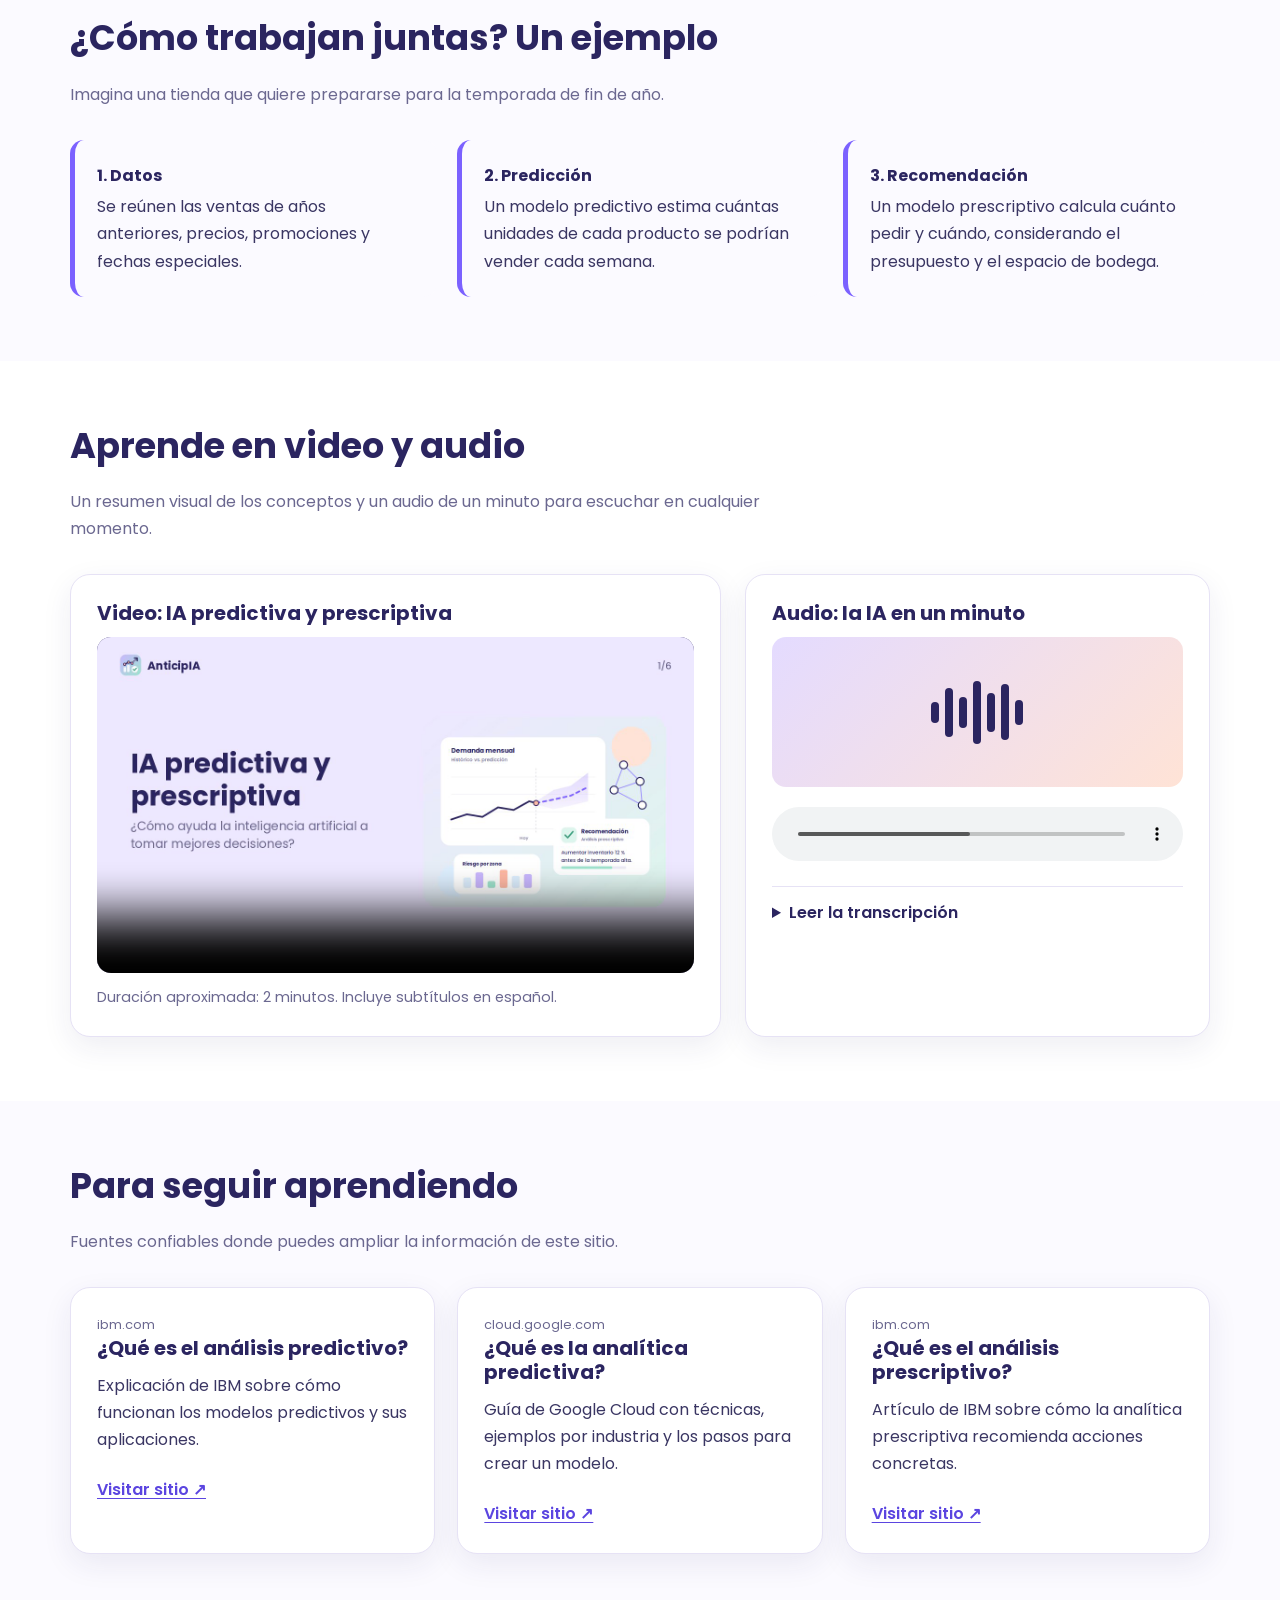
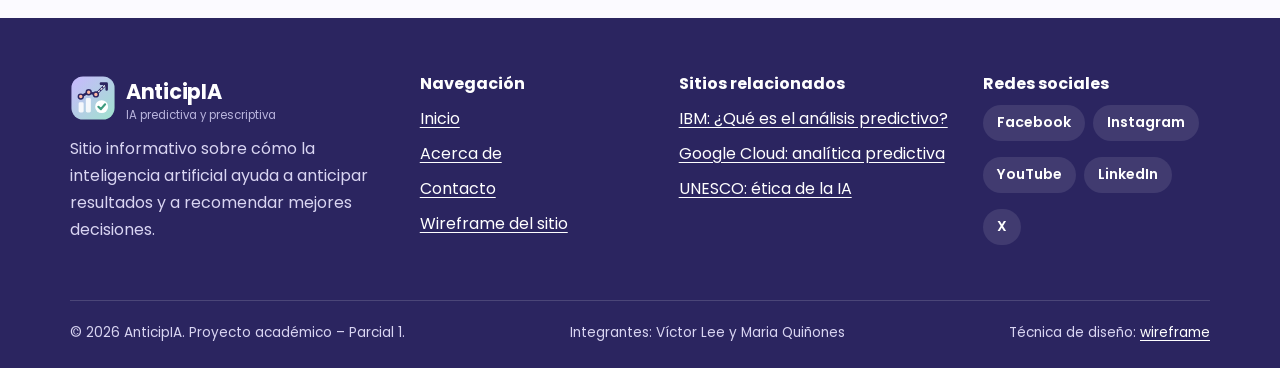
==== commit d7c3e165: "a2 a2" ====
--- a/index.html
+++ b/index.html
@@ -309,7 +309,7 @@
 
       <div class="pie-inferior">
         <p>&copy; 2026 AnticipIA. Proyecto académico &ndash; Parcial 1.</p>
-        <p>Integrantes: Víctor Lee y Nombre Apellido</p>
+        <p>Integrantes: Víctor Lee y Maria Quiñones</p>
         <p>Técnica de diseño: <a href="html/wireframe.html">wireframe</a></p>
       </div>
     </div>
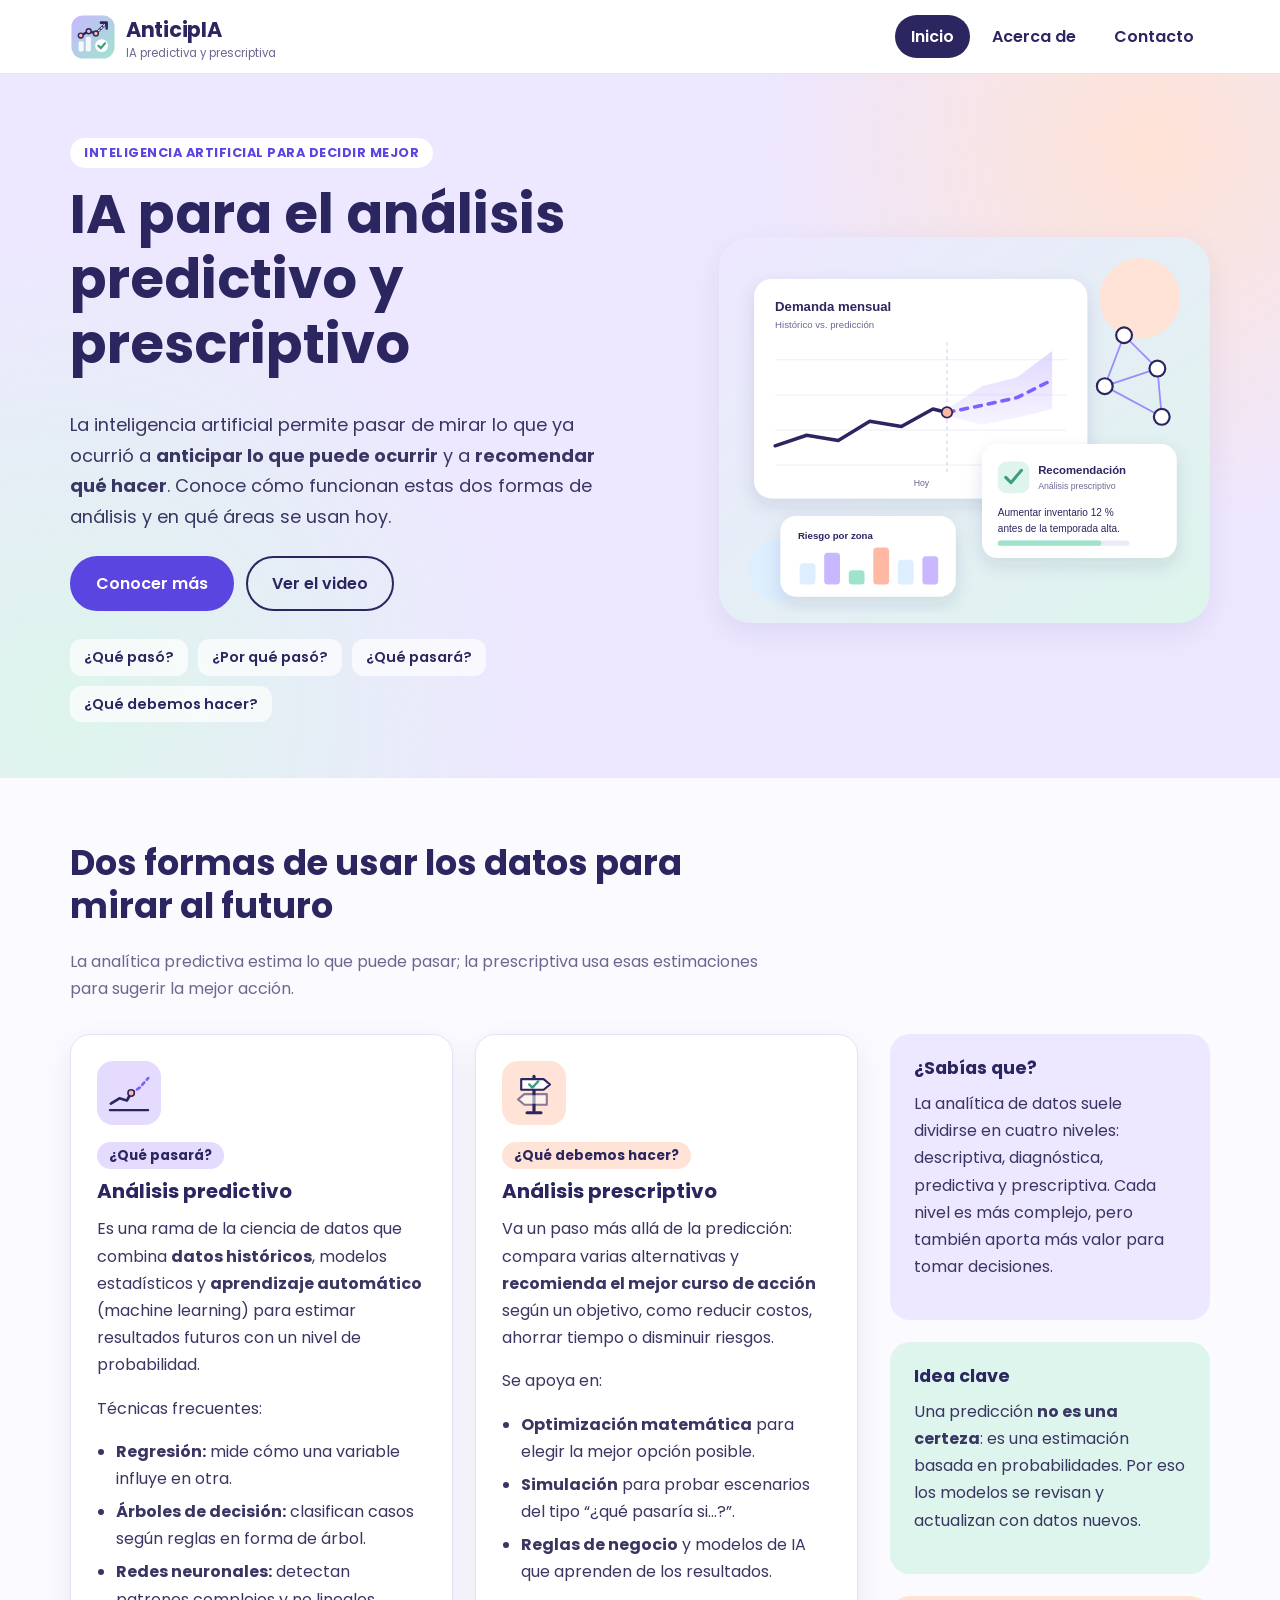
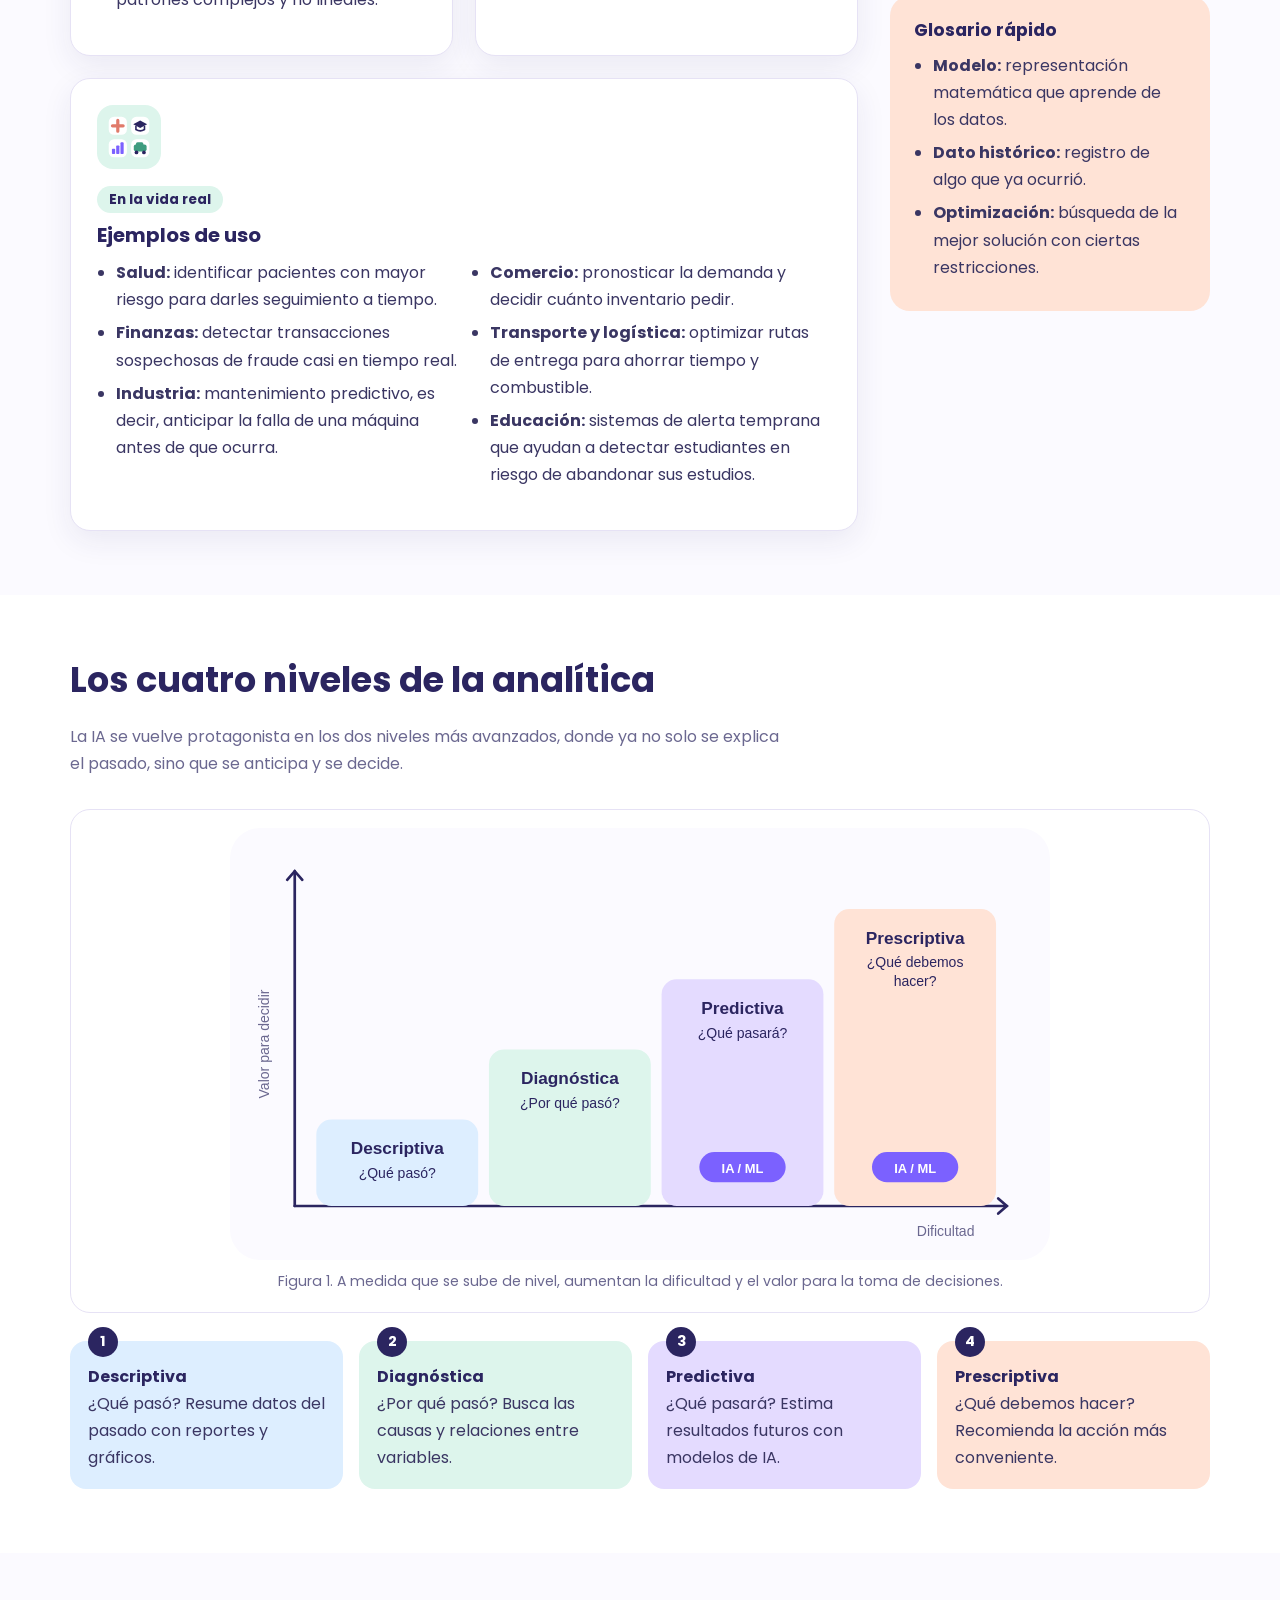
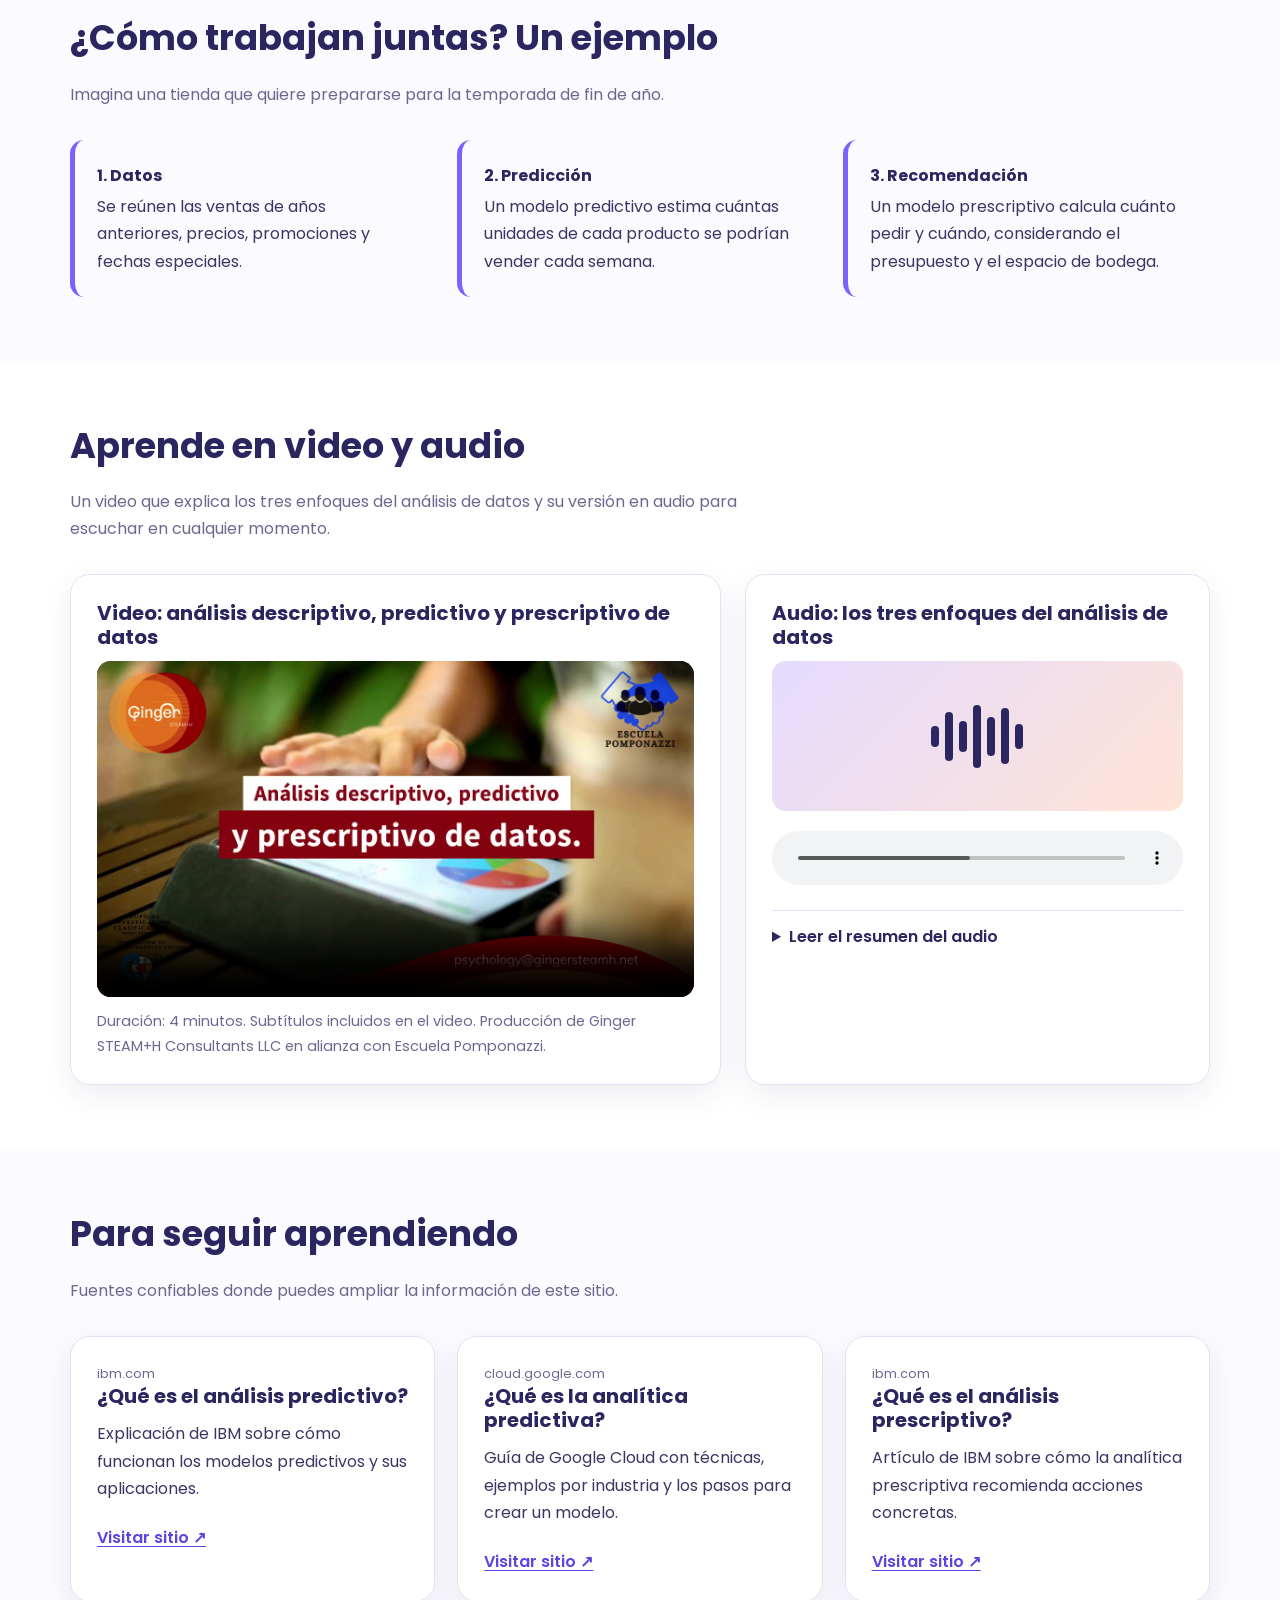
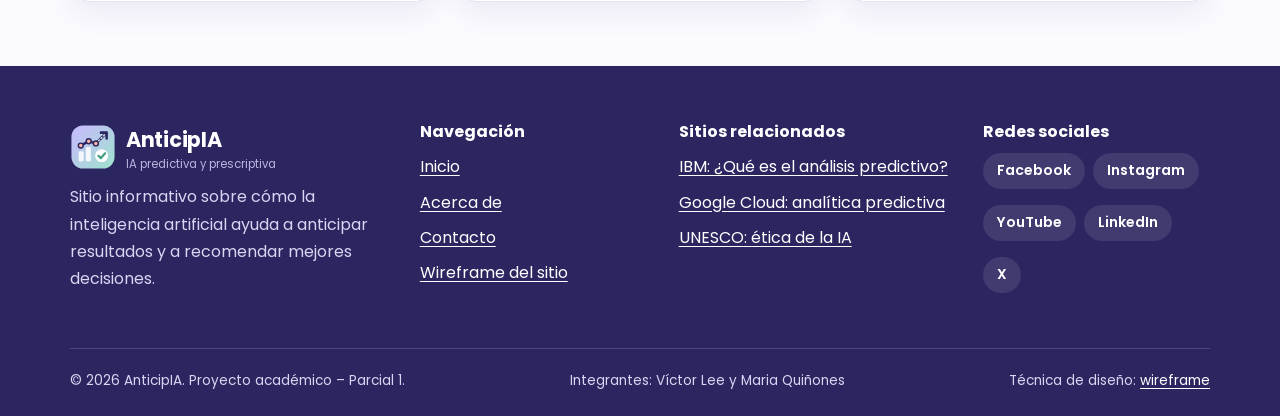
==== commit 020f0ac0: "a3 asadsa" ====
--- a/index.html
+++ b/index.html
@@ -4,7 +4,7 @@
   <meta charset="UTF-8">
   <meta name="viewport" content="width=device-width, initial-scale=1.0">
   <meta name="description" content="Descubre cómo la inteligencia artificial predictiva y prescriptiva ayuda a anticipar resultados y tomar mejores decisiones.">
-  <meta name="author" content="Víctor Lee">
+  <meta name="author" content="Víctor Lee y Maria Quiñones">
   <title>Inicio | AnticipIA - IA predictiva y prescriptiva</title>
   <link rel="icon" href="img/logo.svg" type="image/svg+xml">
   <link rel="preconnect" href="https://fonts.googleapis.com">
@@ -198,33 +198,34 @@
       <div class="contenedor">
         <header class="titulo-seccion">
           <h2>Aprende en video y audio</h2>
-          <p>Un resumen visual de los conceptos y un audio de un minuto para escuchar en cualquier momento.</p>
+          <p>Un video que explica los tres enfoques del análisis de datos y su versión en audio para escuchar en cualquier momento.</p>
         </header>
 
         <div class="multimedia">
           <article class="tarjeta">
-            <h3>Video: IA predictiva y prescriptiva</h3>
+            <h3>Video: análisis descriptivo, predictivo y prescriptivo de datos</h3>
             <video controls preload="metadata" poster="img/poster-video.jpg" width="1280" height="720">
-              <source src="img/media/video-ia-predictiva-prescriptiva.webm" type="video/webm">
               <source src="img/media/video-ia-predictiva-prescriptiva.mp4" type="video/mp4">
-              <track src="img/media/subtitulos-es.vtt" kind="subtitles" srclang="es" label="Español" default>
               Tu navegador no puede reproducir video HTML5.
             </video>
-            <p class="nota-video">Duración aproximada: 2 minutos. Incluye subtítulos en español.</p>
-          </article>
-
-          <article class="tarjeta">
-            <h3>Audio: la IA en un minuto</h3>
+            <p class="nota-video">Duración: 4 minutos. Subtítulos incluidos en el video. Producción de Ginger STEAM+H Consultants LLC en alianza con Escuela Pomponazzi.</p>
+          </article>
+
+          <article class="tarjeta">
+            <h3>Audio: los tres enfoques del análisis de datos</h3>
             <div class="reproductor-audio" aria-hidden="true">
               <div class="ondas"><span></span><span></span><span></span><span></span><span></span><span></span><span></span></div>
             </div>
             <audio controls preload="metadata">
-              <source src="img/media/audio-ia-en-un-minuto.mp3" type="audio/mpeg">
+              <source src="img/media/audio-analisis-de-datos.mp3" type="audio/mpeg">
               Tu navegador no puede reproducir audio HTML5.
             </audio>
             <details>
-              <summary>Leer la transcripción</summary>
-              <p>La analítica de datos tiene cuatro niveles. La descriptiva responde: ¿qué pasó? La diagnóstica responde: ¿por qué pasó? La analítica predictiva usa datos históricos, estadística y aprendizaje automático para estimar qué podría pasar después; por ejemplo, anticipar la demanda de un producto o detectar que una máquina podría fallar antes de que ocurra. La analítica prescriptiva va un paso más allá: combina esas predicciones con modelos de optimización y reglas de negocio para recomendar qué acción conviene tomar. En resumen, la IA predictiva nos dice qué puede pasar y la IA prescriptiva nos ayuda a decidir qué hacer. Las decisiones finales deben ser revisadas por personas, con datos de calidad y criterios éticos.</p>
+              <summary>Leer el resumen del audio</summary>
+              <p><strong>Descriptivo:</strong> es el punto de partida. Resume los datos con estadísticas como medias, medianas y desviaciones estándar, usa gráficos (histogramas, barras, dispersión) para ver patrones y detecta valores atípicos para entender el estado actual.</p>
+              <p><strong>Predictivo:</strong> usa algoritmos y técnicas estadísticas para predecir eventos o tendencias a partir de datos históricos; valida los modelos con datos de prueba y aplica análisis de series temporales y segmentación de clientes.</p>
+              <p><strong>Prescriptivo:</strong> va un paso más allá y recomienda acciones concretas mediante optimización, aprendizaje automático, simulación de escenarios y recomendaciones personalizadas.</p>
+              <p>Juntos, los tres enfoques permiten comprender el presente, anticipar el futuro y tomar decisiones informadas.</p>
             </details>
           </article>
         </div>
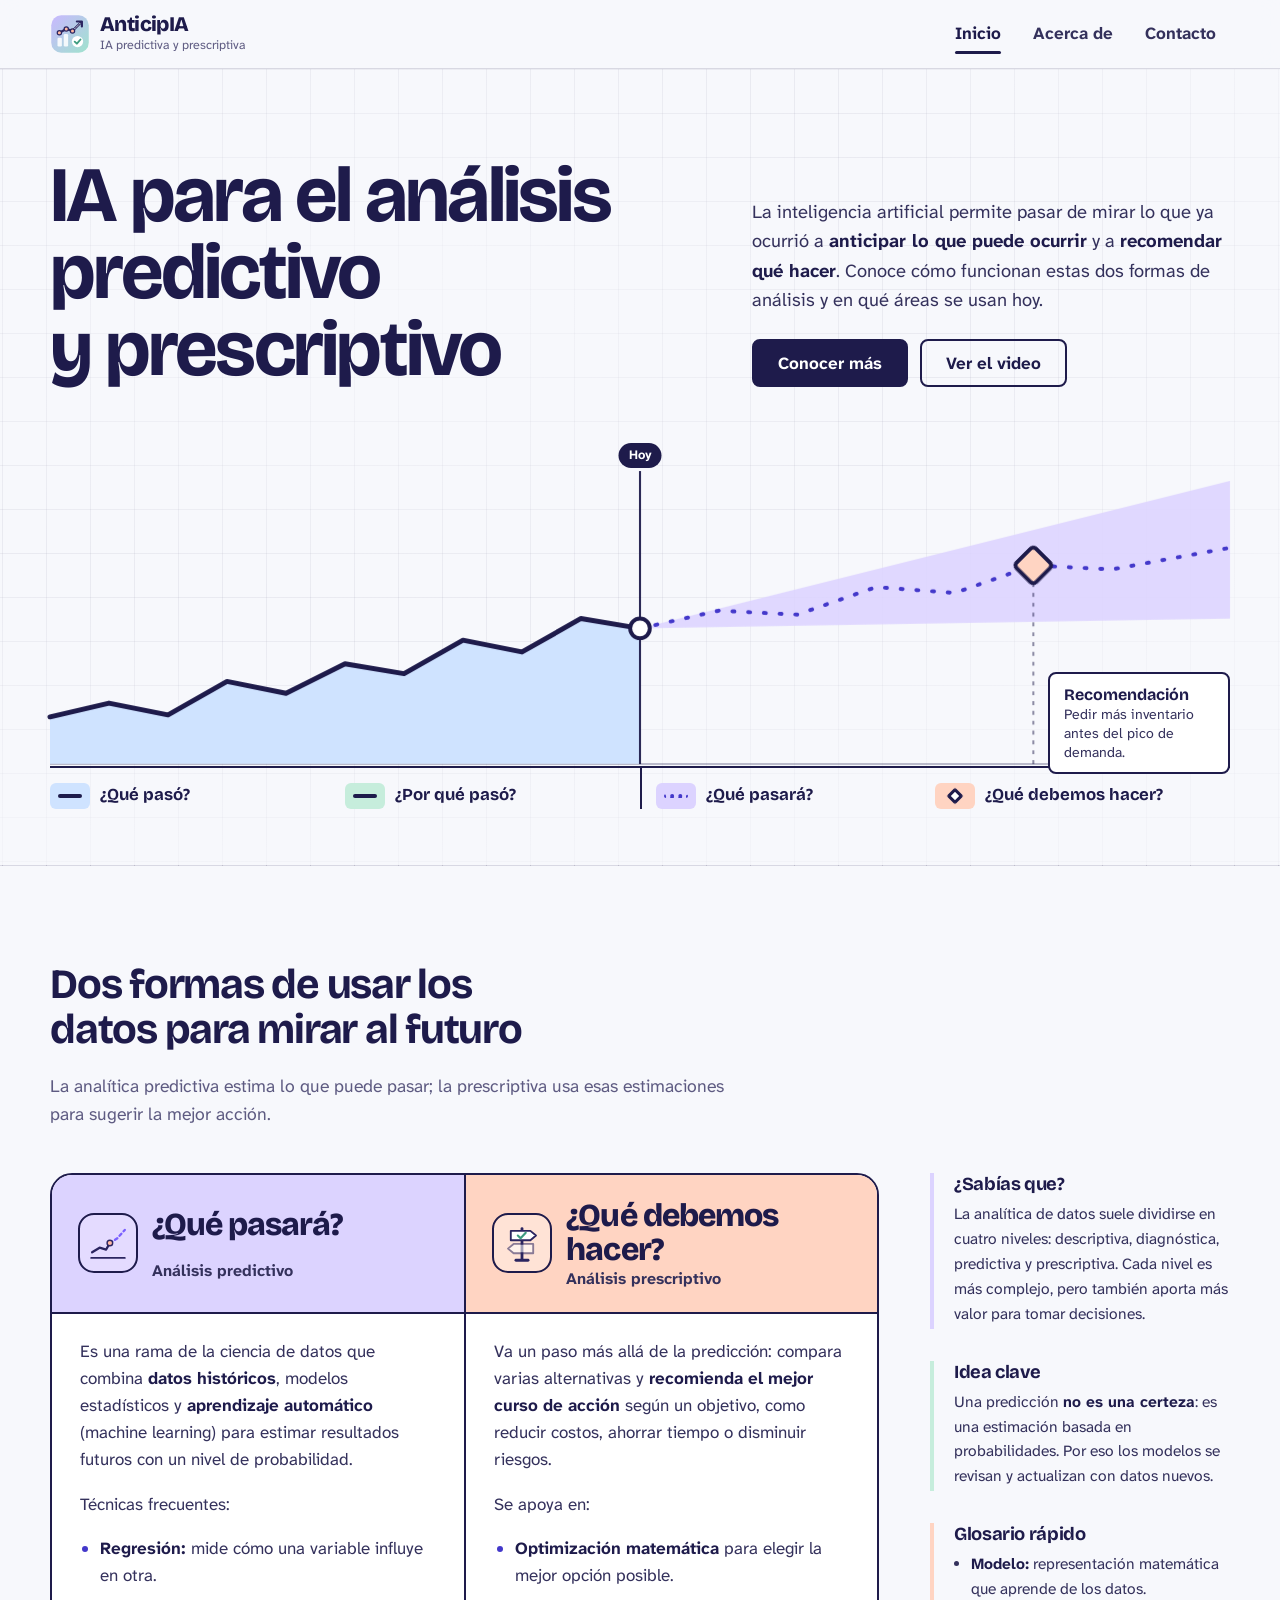
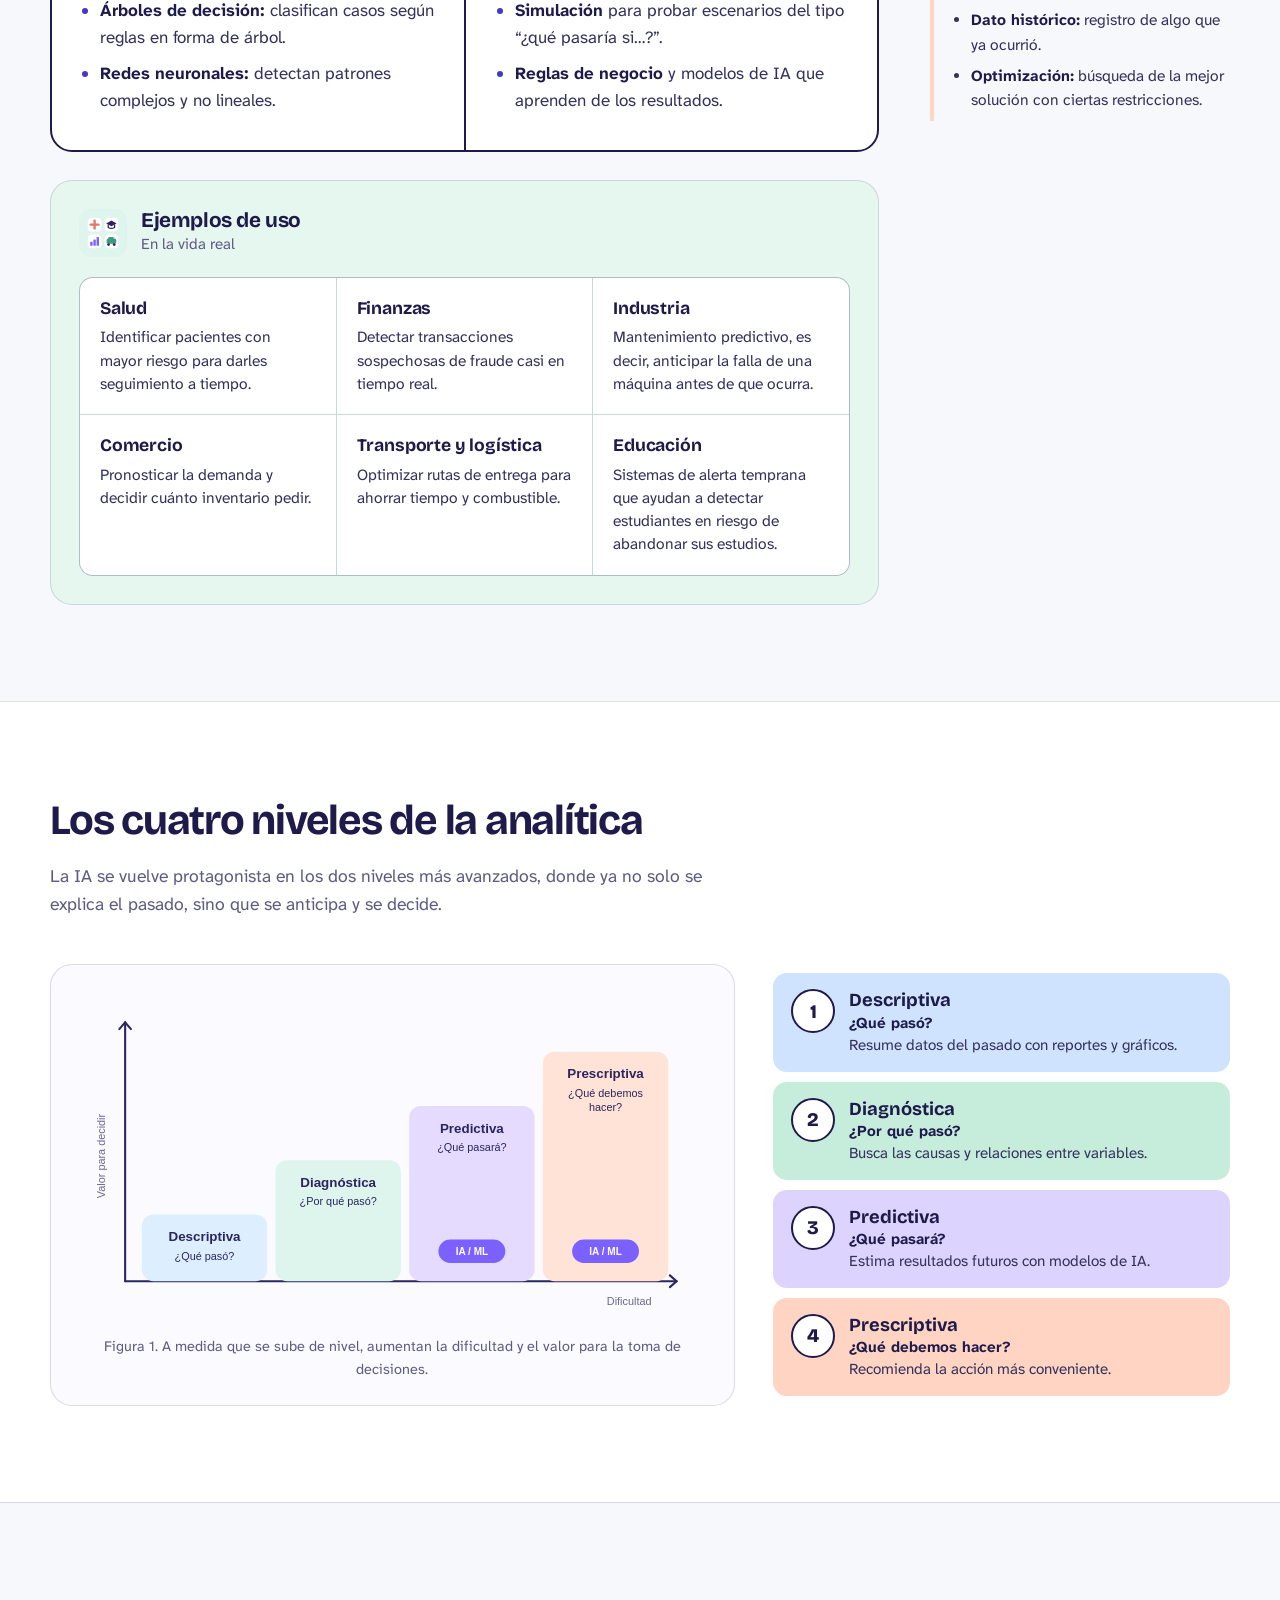
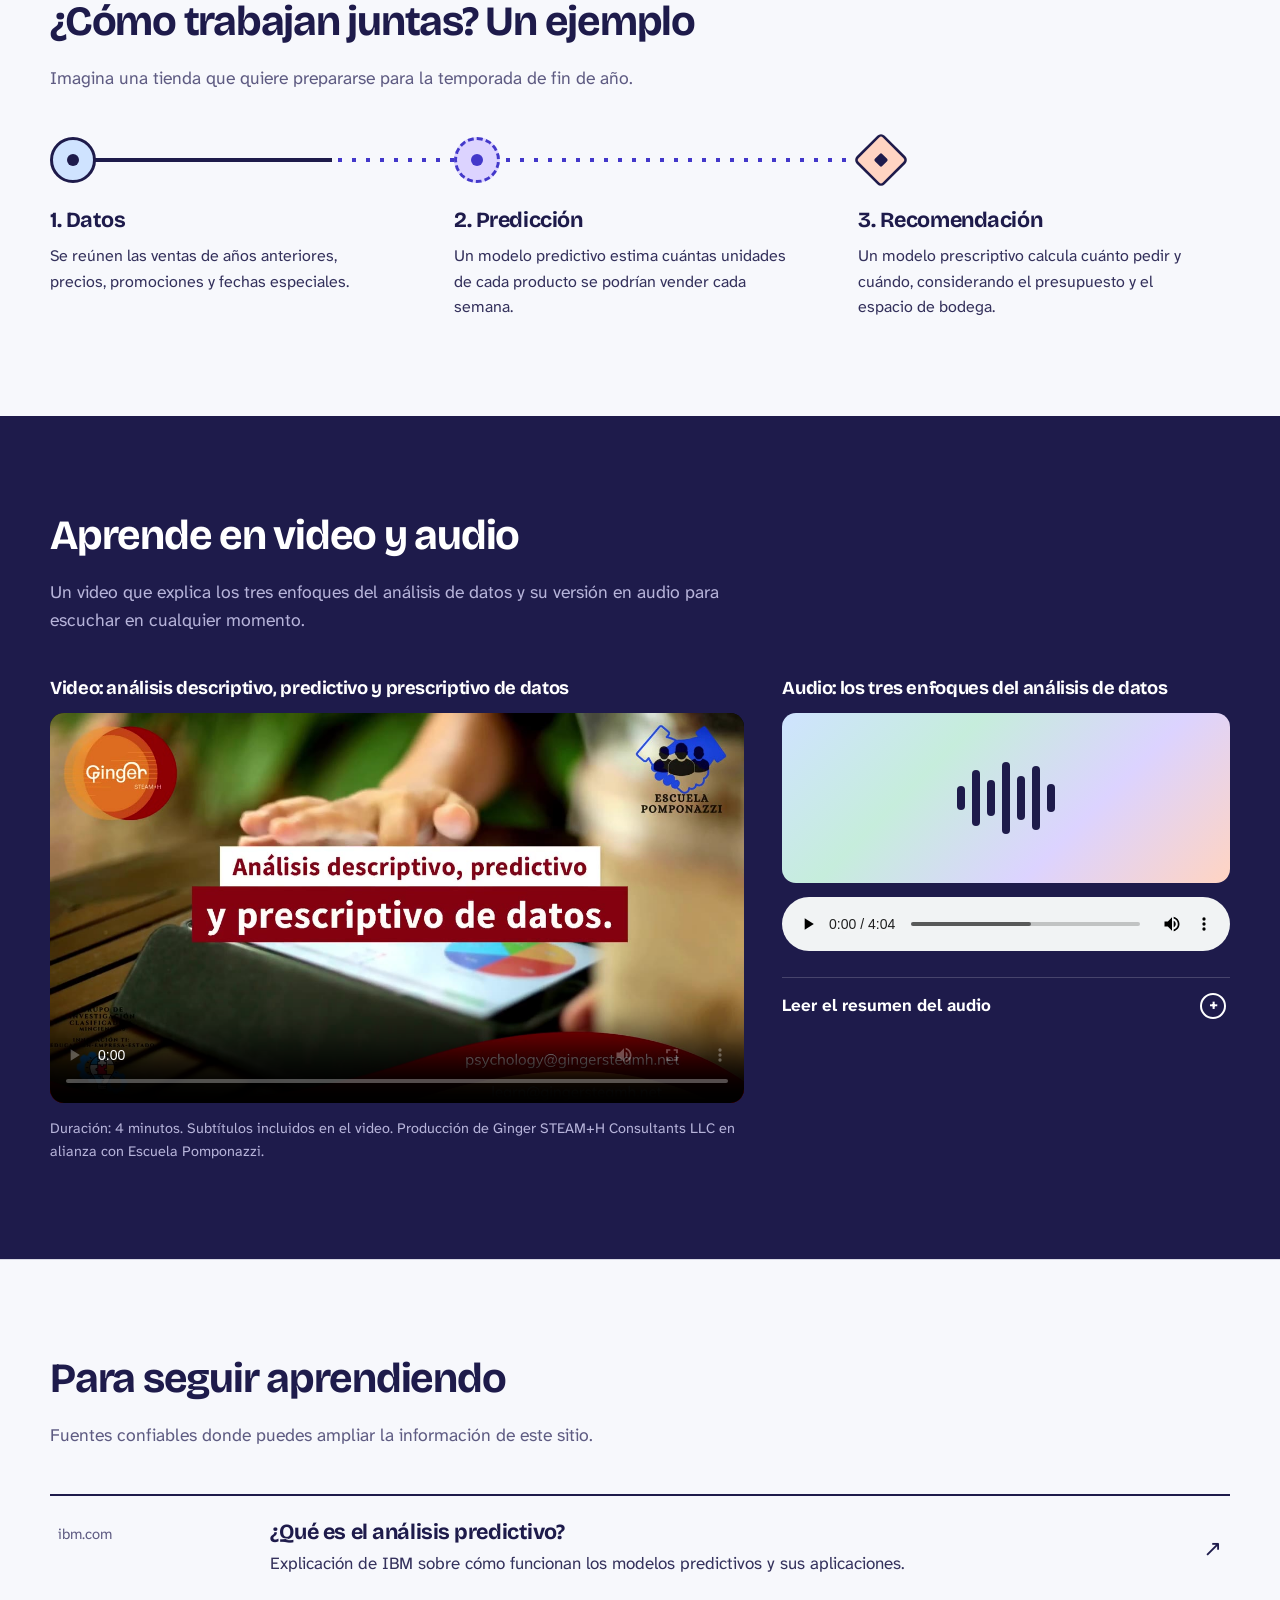
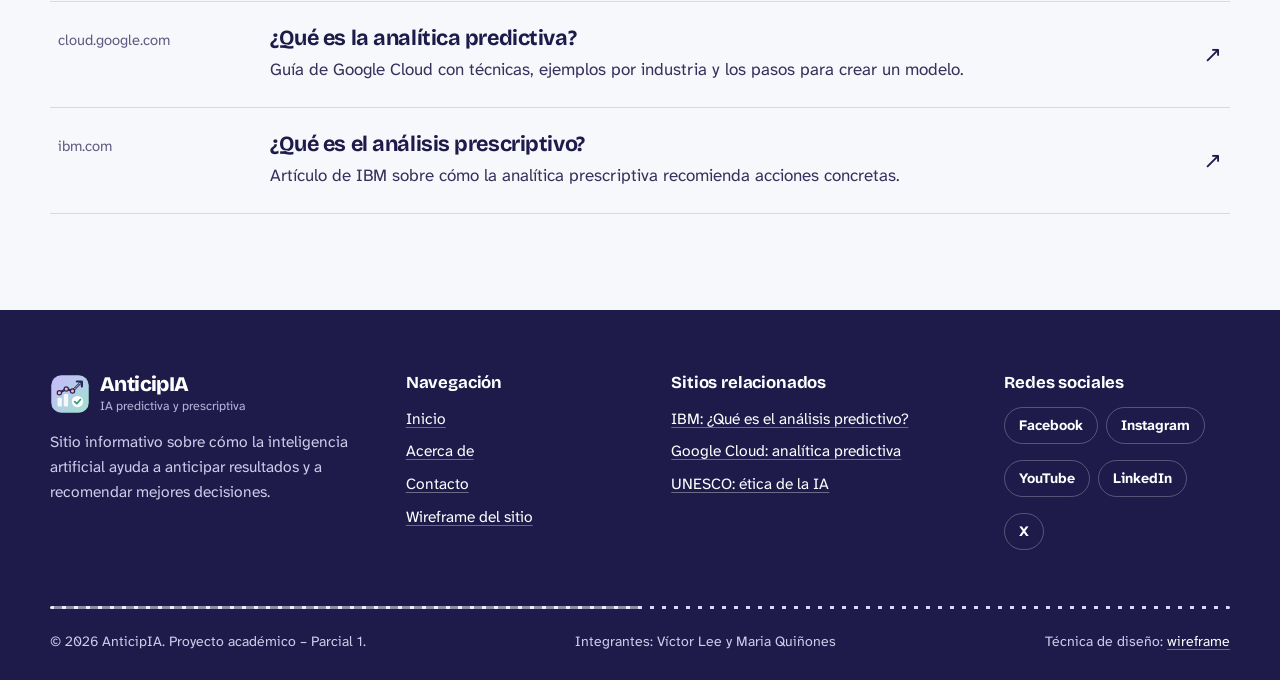
==== commit 9fb14de1: "Rediseño visual completo del sitio AnticipIA - Nuevo sistema visual basado en un gráfico de pronósti" ====
--- a/index.html
+++ b/index.html
@@ -5,11 +5,12 @@
   <meta name="viewport" content="width=device-width, initial-scale=1.0">
   <meta name="description" content="Descubre cómo la inteligencia artificial predictiva y prescriptiva ayuda a anticipar resultados y tomar mejores decisiones.">
   <meta name="author" content="Víctor Lee y Maria Quiñones">
+  <meta name="theme-color" content="#1E1B4B">
   <title>Inicio | AnticipIA - IA predictiva y prescriptiva</title>
   <link rel="icon" href="img/logo.svg" type="image/svg+xml">
   <link rel="preconnect" href="https://fonts.googleapis.com">
   <link rel="preconnect" href="https://fonts.gstatic.com" crossorigin>
-  <link href="https://fonts.googleapis.com/css2?family=Poppins:wght@400;500;600;700&amp;display=swap" rel="stylesheet">
+  <link href="https://fonts.googleapis.com/css2?family=Atkinson+Hyperlegible+Next:ital,wght@0,400;0,700;1,400&amp;family=Bricolage+Grotesque:opsz,wght@12..96,500..800&amp;display=swap" rel="stylesheet">
   <link rel="stylesheet" href="css/estilos.css">
 </head>
 <body>
@@ -18,7 +19,7 @@
   <header class="encabezado">
     <div class="contenedor">
       <a class="marca" href="index.html" aria-label="AnticipIA, ir al inicio">
-        <img src="img/logo.svg" alt="Logo de AnticipIA" width="46" height="46">
+        <img src="img/logo.svg" alt="Logo de AnticipIA" width="40" height="40">
         <div>
           <strong>AnticipIA</strong>
           <span>IA predictiva y prescriptiva</span>
@@ -35,32 +36,54 @@
   </header>
 
   <main id="contenido">
-    <!-- Portada -->
-    <section class="portada">
-      <div class="contenedor">
-        <div>
-          <span class="etiqueta">Inteligencia artificial para decidir mejor</span>
-          <h1>IA para el análisis predictivo y prescriptivo</h1>
-          <p class="intro">
-            La inteligencia artificial permite pasar de mirar lo que ya ocurrió a
-            <strong>anticipar lo que puede ocurrir</strong> y a
-            <strong>recomendar qué hacer</strong>. Conoce cómo funcionan estas dos
-            formas de análisis y en qué áreas se usan hoy.
-          </p>
-          <div class="acciones">
-            <a class="boton" href="html/acerca.html">Conocer más</a>
-            <a class="boton secundario" href="#multimedia">Ver el video</a>
+    <!-- Portada: el gráfico de pronóstico resume la idea del sitio -->
+    <section class="portada" aria-labelledby="titulo-principal">
+      <div class="contenedor">
+        <div class="portada-texto">
+          <h1 id="titulo-principal">IA para el análisis predictivo y prescriptivo</h1>
+          <div>
+            <p class="intro">
+              La inteligencia artificial permite pasar de mirar lo que ya ocurrió a
+              <strong>anticipar lo que puede ocurrir</strong> y a
+              <strong>recomendar qué hacer</strong>. Conoce cómo funcionan estas dos
+              formas de análisis y en qué áreas se usan hoy.
+            </p>
+            <div class="acciones">
+              <a class="boton" href="html/acerca.html">Conocer más</a>
+              <a class="boton secundario" href="#multimedia">Ver el video</a>
+            </div>
           </div>
-          <ul class="preguntas-clave" aria-label="Preguntas que responde la analítica">
-            <li>¿Qué pasó?</li>
-            <li>¿Por qué pasó?</li>
-            <li>¿Qué pasará?</li>
-            <li>¿Qué debemos hacer?</li>
-          </ul>
-        </div>
-        <figure>
-          <img src="img/hero-ia.svg" alt="Panel de datos con una línea histórica, un pronóstico y una recomendación de IA" width="560" height="440">
+        </div>
+
+        <figure class="pronostico">
+          <span class="etiqueta-hoy" aria-hidden="true">Hoy</span>
+          <svg viewBox="0 0 1200 300" role="img" aria-labelledby="graf-titulo graf-desc" preserveAspectRatio="xMidYMid meet">
+            <title id="graf-titulo">Del pasado al futuro</title>
+            <desc id="graf-desc">Gráfico de pronóstico: a la izquierda, una línea sólida con los datos históricos hasta hoy; a la derecha, una línea punteada con la predicción dentro de una banda de incertidumbre, y un rombo que marca el momento recomendado para actuar.</desc>
+            <line class="base" x1="0" y1="298" x2="1200" y2="298"/>
+            <polygon class="area-historica" points="0,298 0,250 60,236 120,248 180,214 240,226 300,196 360,206 420,172 480,184 540,150 600,160 600,298"/>
+            <g class="futuro">
+              <polygon class="banda" points="600,160 1200,10 1200,150"/>
+              <polyline class="prediccion" points="600,160 680,142 760,146 840,118 920,124 1000,96 1080,100 1200,78"/>
+              <line class="guia" x1="1000" y1="114" x2="1000" y2="298"/>
+            </g>
+            <line class="linea-hoy" x1="600" y1="0" x2="600" y2="298"/>
+            <polyline class="historico" pathLength="1" points="0,250 60,236 120,248 180,214 240,226 300,196 360,206 420,172 480,184 540,150 600,160"/>
+            <circle class="punto-hoy" cx="600" cy="160" r="10"/>
+            <rect class="recomendacion" x="986" y="82" width="28" height="28" rx="4"/>
+          </svg>
+          <figcaption class="etiqueta-recomendacion">
+            <strong>Recomendación</strong>
+            Pedir más inventario antes del pico de demanda.
+          </figcaption>
         </figure>
+
+        <ul class="preguntas-clave" aria-label="Preguntas que responde la analítica">
+          <li><span class="muestra cielo" aria-hidden="true"></span>¿Qué pasó?</li>
+          <li><span class="muestra menta" aria-hidden="true"></span>¿Por qué pasó?</li>
+          <li><span class="muestra lavanda" aria-hidden="true"></span>¿Qué pasará?</li>
+          <li><span class="muestra durazno" aria-hidden="true"></span>¿Qué debemos hacer?</li>
+        </ul>
       </div>
     </section>
 
@@ -73,52 +96,66 @@
         </header>
 
         <div class="con-aside">
-          <div class="tarjetas dos">
-            <article class="tarjeta">
-              <img class="icono" src="img/icono-predictivo.svg" alt="" width="64" height="64">
-              <span class="pregunta fondo-lavanda">¿Qué pasará?</span>
-              <h3>Análisis predictivo</h3>
-              <p>
-                Es una rama de la ciencia de datos que combina <strong>datos históricos</strong>,
-                modelos estadísticos y <strong>aprendizaje automático</strong> (machine learning)
-                para estimar resultados futuros con un nivel de probabilidad.
-              </p>
-              <p>Técnicas frecuentes:</p>
-              <ul>
-                <li><strong>Regresión:</strong> mide cómo una variable influye en otra.</li>
-                <li><strong>Árboles de decisión:</strong> clasifican casos según reglas en forma de árbol.</li>
-                <li><strong>Redes neuronales:</strong> detectan patrones complejos y no lineales.</li>
-              </ul>
-            </article>
-
-            <article class="tarjeta">
-              <img class="icono" src="img/icono-prescriptivo.svg" alt="" width="64" height="64">
-              <span class="pregunta fondo-durazno">¿Qué debemos hacer?</span>
-              <h3>Análisis prescriptivo</h3>
-              <p>
-                Va un paso más allá de la predicción: compara varias alternativas y
-                <strong>recomienda el mejor curso de acción</strong> según un objetivo,
-                como reducir costos, ahorrar tiempo o disminuir riesgos.
-              </p>
-              <p>Se apoya en:</p>
-              <ul>
-                <li><strong>Optimización matemática</strong> para elegir la mejor opción posible.</li>
-                <li><strong>Simulación</strong> para probar escenarios del tipo “¿qué pasaría si…?”.</li>
-                <li><strong>Reglas de negocio</strong> y modelos de IA que aprenden de los resultados.</li>
-              </ul>
-            </article>
-
-            <article class="tarjeta ancha">
-              <img class="icono" src="img/icono-ejemplos.svg" alt="" width="64" height="64">
-              <span class="pregunta fondo-menta">En la vida real</span>
-              <h3>Ejemplos de uso</h3>
-              <ul>
-                <li><strong>Salud:</strong> identificar pacientes con mayor riesgo para darles seguimiento a tiempo.</li>
-                <li><strong>Finanzas:</strong> detectar transacciones sospechosas de fraude casi en tiempo real.</li>
-                <li><strong>Industria:</strong> mantenimiento predictivo, es decir, anticipar la falla de una máquina antes de que ocurra.</li>
-                <li><strong>Comercio:</strong> pronosticar la demanda y decidir cuánto inventario pedir.</li>
-                <li><strong>Transporte y logística:</strong> optimizar rutas de entrega para ahorrar tiempo y combustible.</li>
-                <li><strong>Educación:</strong> sistemas de alerta temprana que ayudan a detectar estudiantes en riesgo de abandonar sus estudios.</li>
+          <div>
+            <div class="comparacion">
+              <article class="concepto predictivo">
+                <header class="concepto-cabecera">
+                  <img class="icono" src="img/icono-predictivo.svg" alt="" width="56" height="56">
+                  <p class="concepto-pregunta">¿Qué pasará?</p>
+                  <h3>Análisis predictivo</h3>
+                </header>
+                <div class="concepto-cuerpo">
+                  <p>
+                    Es una rama de la ciencia de datos que combina <strong>datos históricos</strong>,
+                    modelos estadísticos y <strong>aprendizaje automático</strong> (machine learning)
+                    para estimar resultados futuros con un nivel de probabilidad.
+                  </p>
+                  <p>Técnicas frecuentes:</p>
+                  <ul>
+                    <li><strong>Regresión:</strong> mide cómo una variable influye en otra.</li>
+                    <li><strong>Árboles de decisión:</strong> clasifican casos según reglas en forma de árbol.</li>
+                    <li><strong>Redes neuronales:</strong> detectan patrones complejos y no lineales.</li>
+                  </ul>
+                </div>
+              </article>
+
+              <article class="concepto prescriptivo">
+                <header class="concepto-cabecera">
+                  <img class="icono" src="img/icono-prescriptivo.svg" alt="" width="56" height="56">
+                  <p class="concepto-pregunta">¿Qué debemos hacer?</p>
+                  <h3>Análisis prescriptivo</h3>
+                </header>
+                <div class="concepto-cuerpo">
+                  <p>
+                    Va un paso más allá de la predicción: compara varias alternativas y
+                    <strong>recomienda el mejor curso de acción</strong> según un objetivo,
+                    como reducir costos, ahorrar tiempo o disminuir riesgos.
+                  </p>
+                  <p>Se apoya en:</p>
+                  <ul>
+                    <li><strong>Optimización matemática</strong> para elegir la mejor opción posible.</li>
+                    <li><strong>Simulación</strong> para probar escenarios del tipo “¿qué pasaría si…?”.</li>
+                    <li><strong>Reglas de negocio</strong> y modelos de IA que aprenden de los resultados.</li>
+                  </ul>
+                </div>
+              </article>
+            </div>
+
+            <article class="ejemplos">
+              <header class="ejemplos-cabecera">
+                <img src="img/icono-ejemplos.svg" alt="" width="48" height="48">
+                <div>
+                  <h3>Ejemplos de uso</h3>
+                  <p>En la vida real</p>
+                </div>
+              </header>
+              <ul class="sectores">
+                <li><strong>Salud</strong> Identificar pacientes con mayor riesgo para darles seguimiento a tiempo.</li>
+                <li><strong>Finanzas</strong> Detectar transacciones sospechosas de fraude casi en tiempo real.</li>
+                <li><strong>Industria</strong> Mantenimiento predictivo, es decir, anticipar la falla de una máquina antes de que ocurra.</li>
+                <li><strong>Comercio</strong> Pronosticar la demanda y decidir cuánto inventario pedir.</li>
+                <li><strong>Transporte y logística</strong> Optimizar rutas de entrega para ahorrar tiempo y combustible.</li>
+                <li><strong>Educación</strong> Sistemas de alerta temprana que ayudan a detectar estudiantes en riesgo de abandonar sus estudios.</li>
               </ul>
             </article>
           </div>
@@ -128,7 +165,7 @@
               <h3>¿Sabías que?</h3>
               <p>La analítica de datos suele dividirse en cuatro niveles: descriptiva, diagnóstica, predictiva y prescriptiva. Cada nivel es más complejo, pero también aporta más valor para tomar decisiones.</p>
             </section>
-            <section class="nota">
+            <section class="nota menta">
               <h3>Idea clave</h3>
               <p>Una predicción <strong>no es una certeza</strong>: es una estimación basada en probabilidades. Por eso los modelos se revisan y actualizan con datos nuevos.</p>
             </section>
@@ -146,24 +183,26 @@
     </section>
 
     <!-- Niveles de la analítica -->
-    <section class="seccion alterna" id="niveles">
+    <section class="seccion blanca" id="niveles">
       <div class="contenedor">
         <header class="titulo-seccion">
           <h2>Los cuatro niveles de la analítica</h2>
           <p>La IA se vuelve protagonista en los dos niveles más avanzados, donde ya no solo se explica el pasado, sino que se anticipa y se decide.</p>
         </header>
 
+        <div class="niveles-cuerpo">
         <figure class="figura">
           <img src="img/escalera-analitica.svg" alt="Escalera con los niveles descriptivo, diagnóstico, predictivo y prescriptivo; a mayor nivel, mayor dificultad y mayor valor" width="760" height="400">
           <figcaption>Figura 1. A medida que se sube de nivel, aumentan la dificultad y el valor para la toma de decisiones.</figcaption>
         </figure>
 
         <ol class="niveles">
-          <li class="fondo-cielo"><strong>Descriptiva</strong> ¿Qué pasó? Resume datos del pasado con reportes y gráficos.</li>
-          <li class="fondo-menta"><strong>Diagnóstica</strong> ¿Por qué pasó? Busca las causas y relaciones entre variables.</li>
-          <li class="fondo-lavanda"><strong>Predictiva</strong> ¿Qué pasará? Estima resultados futuros con modelos de IA.</li>
-          <li class="fondo-durazno"><strong>Prescriptiva</strong> ¿Qué debemos hacer? Recomienda la acción más conveniente.</li>
+          <li class="fondo-cielo"><strong>Descriptiva</strong> <em>¿Qué pasó?</em> <span>Resume datos del pasado con reportes y gráficos.</span></li>
+          <li class="fondo-menta"><strong>Diagnóstica</strong> <em>¿Por qué pasó?</em> <span>Busca las causas y relaciones entre variables.</span></li>
+          <li class="fondo-lavanda"><strong>Predictiva</strong> <em>¿Qué pasará?</em> <span>Estima resultados futuros con modelos de IA.</span></li>
+          <li class="fondo-durazno"><strong>Prescriptiva</strong> <em>¿Qué debemos hacer?</em> <span>Recomienda la acción más conveniente.</span></li>
         </ol>
+        </div>
       </div>
     </section>
 
@@ -177,16 +216,19 @@
         <article>
           <ol class="pasos">
             <li>
+              <span class="paso-marca" aria-hidden="true"></span>
               <strong>1. Datos</strong>
-              Se reúnen las ventas de años anteriores, precios, promociones y fechas especiales.
+              <p>Se reúnen las ventas de años anteriores, precios, promociones y fechas especiales.</p>
             </li>
             <li>
+              <span class="paso-marca" aria-hidden="true"></span>
               <strong>2. Predicción</strong>
-              Un modelo predictivo estima cuántas unidades de cada producto se podrían vender cada semana.
+              <p>Un modelo predictivo estima cuántas unidades de cada producto se podrían vender cada semana.</p>
             </li>
             <li>
+              <span class="paso-marca" aria-hidden="true"></span>
               <strong>3. Recomendación</strong>
-              Un modelo prescriptivo calcula cuánto pedir y cuándo, considerando el presupuesto y el espacio de bodega.
+              <p>Un modelo prescriptivo calcula cuánto pedir y cuándo, considerando el presupuesto y el espacio de bodega.</p>
             </li>
           </ol>
         </article>
@@ -194,7 +236,7 @@
     </section>
 
     <!-- Multimedia -->
-    <section class="seccion alterna" id="multimedia">
+    <section class="seccion oscura" id="multimedia">
       <div class="contenedor">
         <header class="titulo-seccion">
           <h2>Aprende en video y audio</h2>
@@ -202,7 +244,7 @@
         </header>
 
         <div class="multimedia">
-          <article class="tarjeta">
+          <article class="medio">
             <h3>Video: análisis descriptivo, predictivo y prescriptivo de datos</h3>
             <video controls preload="metadata" poster="img/poster-video.jpg" width="1280" height="720">
               <source src="img/media/video-ia-predictiva-prescriptiva.mp4" type="video/mp4">
@@ -211,7 +253,7 @@
             <p class="nota-video">Duración: 4 minutos. Subtítulos incluidos en el video. Producción de Ginger STEAM+H Consultants LLC en alianza con Escuela Pomponazzi.</p>
           </article>
 
-          <article class="tarjeta">
+          <article class="medio">
             <h3>Audio: los tres enfoques del análisis de datos</h3>
             <div class="reproductor-audio" aria-hidden="true">
               <div class="ondas"><span></span><span></span><span></span><span></span><span></span><span></span><span></span></div>
@@ -233,32 +275,41 @@
     </section>
 
     <!-- Enlaces externos -->
-    <section class="seccion enlaces-externos" id="recursos">
+    <section class="seccion" id="recursos">
       <div class="contenedor">
         <header class="titulo-seccion">
           <h2>Para seguir aprendiendo</h2>
           <p>Fuentes confiables donde puedes ampliar la información de este sitio.</p>
         </header>
-        <div class="tarjetas">
-          <article class="tarjeta">
-            <span class="dominio">ibm.com</span>
-            <h3>¿Qué es el análisis predictivo?</h3>
-            <p>Explicación de IBM sobre cómo funcionan los modelos predictivos y sus aplicaciones.</p>
-            <a class="enlace" href="https://www.ibm.com/think/topics/predictive-analytics" target="_blank" rel="noopener noreferrer">Visitar sitio ↗</a>
-          </article>
-          <article class="tarjeta">
-            <span class="dominio">cloud.google.com</span>
-            <h3>¿Qué es la analítica predictiva?</h3>
-            <p>Guía de Google Cloud con técnicas, ejemplos por industria y los pasos para crear un modelo.</p>
-            <a class="enlace" href="https://cloud.google.com/learn/what-is-predictive-analytics?hl=es-419" target="_blank" rel="noopener noreferrer">Visitar sitio ↗</a>
-          </article>
-          <article class="tarjeta">
-            <span class="dominio">ibm.com</span>
-            <h3>¿Qué es el análisis prescriptivo?</h3>
-            <p>Artículo de IBM sobre cómo la analítica prescriptiva recomienda acciones concretas.</p>
-            <a class="enlace" href="https://www.ibm.com/think/topics/prescriptive-analytics" target="_blank" rel="noopener noreferrer">Visitar sitio ↗</a>
-          </article>
-        </div>
+        <ul class="recursos">
+          <li>
+            <a href="https://www.ibm.com/think/topics/predictive-analytics" target="_blank" rel="noopener noreferrer">
+              <span class="dominio">ibm.com</span>
+              <strong>¿Qué es el análisis predictivo?</strong>
+              <span class="descripcion">Explicación de IBM sobre cómo funcionan los modelos predictivos y sus aplicaciones.</span>
+              <span class="externo" aria-hidden="true">↗</span>
+              <span class="solo-lector">(se abre en otra pestaña)</span>
+            </a>
+          </li>
+          <li>
+            <a href="https://cloud.google.com/learn/what-is-predictive-analytics?hl=es-419" target="_blank" rel="noopener noreferrer">
+              <span class="dominio">cloud.google.com</span>
+              <strong>¿Qué es la analítica predictiva?</strong>
+              <span class="descripcion">Guía de Google Cloud con técnicas, ejemplos por industria y los pasos para crear un modelo.</span>
+              <span class="externo" aria-hidden="true">↗</span>
+              <span class="solo-lector">(se abre en otra pestaña)</span>
+            </a>
+          </li>
+          <li>
+            <a href="https://www.ibm.com/think/topics/prescriptive-analytics" target="_blank" rel="noopener noreferrer">
+              <span class="dominio">ibm.com</span>
+              <strong>¿Qué es el análisis prescriptivo?</strong>
+              <span class="descripcion">Artículo de IBM sobre cómo la analítica prescriptiva recomienda acciones concretas.</span>
+              <span class="externo" aria-hidden="true">↗</span>
+              <span class="solo-lector">(se abre en otra pestaña)</span>
+            </a>
+          </li>
+        </ul>
       </div>
     </section>
   </main>
@@ -268,7 +319,7 @@
       <div class="pie-columnas">
         <section>
           <a class="marca" href="index.html">
-            <img src="img/logo.svg" alt="" width="46" height="46">
+            <img src="img/logo.svg" alt="" width="40" height="40">
             <div>
               <strong>AnticipIA</strong>
               <span>IA predictiva y prescriptiva</span>
--- a/css/estilos.css
+++ b/css/estilos.css
@@ -1,28 +1,54 @@
 /* =========================================================
    AnticipIA - IA para el análisis predictivo y prescriptivo
-   Hoja de estilos principal (CSS3)
+   Hoja de estilos principal (CSS3) - rediseño
+
+   Idea visual: todo el sitio usa el lenguaje de un gráfico
+   de pronóstico.
+     - línea sólida ......... lo que ya pasó (datos históricos)
+     - línea punteada ....... lo que pasará (predicción)
+     - banda ................ la incertidumbre de la predicción
+     - rombo ................ la recomendación (prescripción)
+   Cada color pastel representa un nivel de la analítica:
+     cielo = descriptiva, menta = diagnóstica,
+     lavanda = predictiva, durazno = prescriptiva.
    ========================================================= */
 
-/* ---------- Variables (paleta pastel) ---------- */
+/* ---------- Variables ---------- */
 :root {
-  --lavanda: #EDE7FF;
-  --lavanda-2: #E4DBFF;
-  --menta: #DDF5EC;
-  --durazno: #FFE3D6;
-  --cielo: #DDEEFF;
-  --tinta: #2B2560;
-  --texto: #3A3663;
-  --suave: #6B6890;
-  --violeta: #5B45E0;
-  --violeta-claro: #7B61FF;
-  --verde: #2F8A6E;
-  --rojo: #C2410C;
-  --fondo: #FBFAFF;
+  /* Pasteles: uno por nivel de la analítica */
+  --cielo: #CFE3FF;
+  --menta: #C6EDDC;
+  --lavanda: #DCD3FF;
+  --durazno: #FFD4C2;
+
+  /* Versiones muy claras para fondos amplios */
+  --cielo-claro: #EAF2FF;
+  --menta-claro: #E6F7EF;
+  --lavanda-claro: #F0ECFF;
+  --durazno-claro: #FFEDE5;
+
+  /* Neutros y acentos */
+  --tinta: #1E1B4B;
+  --texto: #34315C;
+  --suave: #5E5B82;
+  --indigo: #4338CA;
+  --papel: #F7F8FC;
   --blanco: #FFFFFF;
-  --borde: #E6E2F5;
-  --radio: 20px;
-  --sombra: 0 10px 30px rgba(43, 37, 96, 0.08);
-  --ancho: 1140px;
+  --linea: rgba(30, 27, 75, 0.14);
+  --linea-fuerte: rgba(30, 27, 75, 0.28);
+  --verde: #1F7A5C;
+  --rojo: #B4400F;
+
+  /* Tipografía */
+  --fuente-titulos: "Bricolage Grotesque", "Segoe UI", system-ui, sans-serif;
+  --fuente-texto: "Atkinson Hyperlegible Next", "Atkinson Hyperlegible", "Segoe UI", system-ui, sans-serif;
+
+  /* Medidas */
+  --ancho: 1180px;
+  --radio-s: 8px;
+  --radio-m: 14px;
+  --radio-l: 22px;
+  --cuadricula: 44px;
 }
 
 /* ---------- Base ---------- */
@@ -34,19 +60,22 @@
 
 html {
   scroll-behavior: smooth;
+  scroll-padding-top: 88px;
 }
 
 body {
   margin: 0;
-  font-family: "Poppins", "Segoe UI", Arial, sans-serif;
-  font-size: 1rem;
-  line-height: 1.7;
+  font-family: var(--fuente-texto);
+  font-size: 1.0625rem;
+  line-height: 1.6;
   color: var(--texto);
-  background: var(--fondo);
+  background: var(--papel);
+  -webkit-font-smoothing: antialiased;
 }
 
 img,
-video {
+video,
+svg {
   display: block;
   max-width: 100%;
   height: auto;
@@ -54,34 +83,40 @@
 
 h1,
 h2,
-h3,
-h4 {
-  margin: 0 0 0.6em;
-  color: var(--tinta);
-  line-height: 1.2;
-}
-
-h1 { font-size: clamp(2.1rem, 4.6vw, 3.4rem); }
-h2 { font-size: clamp(1.6rem, 3vw, 2.2rem); }
-h3 { font-size: 1.25rem; }
+h3 {
+  margin: 0 0 0.5em;
+  font-family: var(--fuente-titulos);
+  font-weight: 700;
+  color: var(--tinta);
+  line-height: 1.08;
+  letter-spacing: -0.02em;
+  text-wrap: balance;
+}
+
+h1 { font-size: clamp(2.6rem, 6.2vw, 4.9rem); letter-spacing: -0.035em; line-height: 0.98; }
+h2 { font-size: clamp(1.8rem, 3.4vw, 2.6rem); letter-spacing: -0.03em; }
+h3 { font-size: 1.3rem; }
 
 p { margin: 0 0 1em; }
 
+strong { color: var(--tinta); }
+
 a {
-  color: var(--violeta);
+  color: var(--indigo);
+  text-decoration-thickness: 1px;
   text-underline-offset: 3px;
 }
 
-a:hover { color: var(--tinta); }
+a:hover { color: var(--tinta); text-decoration-thickness: 2px; }
 
 :focus-visible {
-  outline: 3px solid var(--violeta-claro);
+  outline: 3px solid var(--indigo);
   outline-offset: 3px;
-  border-radius: 6px;
+  border-radius: 4px;
 }
 
 .contenedor {
-  width: min(var(--ancho), 92%);
+  width: min(var(--ancho), 100% - 2.5rem);
   margin-inline: auto;
 }
 
@@ -92,20 +127,29 @@
   padding: 8px 14px;
   background: var(--tinta);
   color: var(--blanco);
-  border-radius: 8px;
+  border-radius: var(--radio-s);
   z-index: 100;
 }
 
-.saltar:focus { left: 8px; }
+.saltar:focus { left: 8px; color: var(--blanco); }
+
+.solo-lector {
+  position: absolute;
+  width: 1px;
+  height: 1px;
+  overflow: hidden;
+  clip: rect(0 0 0 0);
+  white-space: nowrap;
+}
 
 /* ---------- Encabezado ---------- */
 .encabezado {
   position: sticky;
   top: 0;
   z-index: 50;
-  background: rgba(255, 255, 255, 0.88);
-  backdrop-filter: blur(10px);
-  border-bottom: 1px solid var(--borde);
+  background: rgba(247, 248, 252, 0.9);
+  backdrop-filter: blur(12px);
+  border-bottom: 1px solid var(--linea);
 }
 
 .encabezado .contenedor {
@@ -113,123 +157,149 @@
   align-items: center;
   justify-content: space-between;
   gap: 16px;
-  padding-block: 12px;
+  min-height: 68px;
 }
 
 .marca {
   display: flex;
   align-items: center;
   gap: 10px;
+  color: var(--tinta);
   text-decoration: none;
-  color: var(--tinta);
-}
-
-.marca img { width: 46px; height: 46px; }
+}
+
+.marca img { width: 40px; height: 40px; }
 
 .marca strong {
+  display: block;
+  font-family: var(--fuente-titulos);
   font-size: 1.3rem;
-  letter-spacing: -0.3px;
+  font-weight: 800;
+  letter-spacing: -0.03em;
+  line-height: 1;
 }
 
 .marca span {
   display: block;
-  font-size: 0.72rem;
+  margin-top: 3px;
+  font-size: 0.78rem;
   color: var(--suave);
   line-height: 1.2;
 }
 
+.marca:hover { color: var(--tinta); }
+
 .menu ul {
   display: flex;
-  flex-wrap: wrap;
-  gap: 6px;
+  gap: 4px;
   margin: 0;
   padding: 0;
   list-style: none;
 }
 
+/* El enlace activo se subraya con la misma línea sólida del gráfico */
 .menu a {
-  display: inline-block;
-  padding: 8px 16px;
-  border-radius: 999px;
-  color: var(--tinta);
-  font-weight: 600;
+  position: relative;
+  display: block;
+  padding: 10px 14px;
+  color: var(--texto);
+  font-weight: 700;
   text-decoration: none;
-  transition: background 0.25s ease, color 0.25s ease;
-}
-
-.menu a:hover { background: var(--lavanda); }
-
-.menu a[aria-current="page"] {
+}
+
+.menu a::after {
+  content: "";
+  position: absolute;
+  left: 14px;
+  right: 14px;
+  bottom: 4px;
+  height: 3px;
+  border-radius: 2px;
+  background: var(--tinta);
+  transform: scaleX(0);
+  transform-origin: left;
+  transition: transform 0.25s ease;
+}
+
+.menu a:hover { color: var(--tinta); }
+.menu a:hover::after { transform: scaleX(0.4); }
+
+.menu a[aria-current="page"] { color: var(--tinta); }
+.menu a[aria-current="page"]::after { transform: scaleX(1); }
+
+/* ---------- Botones ---------- */
+.boton {
+  display: inline-flex;
+  align-items: center;
+  justify-content: center;
+  min-height: 48px;
+  padding: 0 24px;
+  border: 2px solid var(--tinta);
+  border-radius: var(--radio-s);
   background: var(--tinta);
   color: var(--blanco);
-}
-
-/* ---------- Botones ---------- */
-.boton {
-  display: inline-block;
-  padding: 12px 24px;
-  border: 2px solid var(--violeta);
-  border-radius: 999px;
-  background: var(--violeta);
-  color: var(--blanco);
   font: inherit;
-  font-weight: 600;
+  font-weight: 700;
   text-decoration: none;
   cursor: pointer;
-  transition: transform 0.2s ease, box-shadow 0.2s ease, background 0.2s ease;
+  transition: background 0.2s ease, border-color 0.2s ease, color 0.2s ease;
 }
 
 .boton:hover {
+  background: var(--indigo);
+  border-color: var(--indigo);
   color: var(--blanco);
+}
+
+.boton.secundario {
+  background: transparent;
+  color: var(--tinta);
+}
+
+.boton.secundario:hover {
   background: var(--tinta);
   border-color: var(--tinta);
-  transform: translateY(-2px);
-  box-shadow: 0 8px 18px rgba(91, 69, 224, 0.28);
-}
-
-.boton.secundario {
-  background: transparent;
-  color: var(--tinta);
-  border-color: var(--tinta);
-}
-
-.boton.secundario:hover {
-  background: var(--tinta);
   color: var(--blanco);
 }
 
-/* ---------- Portada (hero) ---------- */
+/* ---------- Portada (inicio) ---------- */
+/* Fondo de papel cuadriculado, como el de una gráfica */
 .portada {
-  padding: 64px 0 56px;
-  background:
-    radial-gradient(circle at 90% 10%, var(--durazno) 0, transparent 30%),
-    radial-gradient(circle at 5% 90%, var(--menta) 0, transparent 35%),
-    var(--lavanda);
-}
-
-.portada .contenedor {
-  display: grid;
-  grid-template-columns: 1.1fr 0.9fr;
-  align-items: center;
-  gap: 48px;
-}
-
-.etiqueta {
-  display: inline-block;
-  margin-bottom: 14px;
-  padding: 4px 14px;
-  border-radius: 999px;
-  background: var(--blanco);
-  color: var(--violeta);
-  font-size: 0.8rem;
-  font-weight: 700;
-  letter-spacing: 0.5px;
-  text-transform: uppercase;
-}
-
-.portada p.intro {
-  font-size: 1.12rem;
-  max-width: 560px;
+  position: relative;
+  padding: clamp(48px, 7vw, 88px) 0 56px;
+  background-color: var(--papel);
+  background-image:
+    linear-gradient(var(--linea) 1px, transparent 1px),
+    linear-gradient(90deg, var(--linea) 1px, transparent 1px);
+  background-size: var(--cuadricula) var(--cuadricula);
+  background-position: center top;
+  border-bottom: 1px solid var(--linea);
+}
+
+/* Desvanece la cuadrícula hacia los bordes para que no compita con el texto */
+.portada::before {
+  content: "";
+  position: absolute;
+  inset: 0;
+  background: radial-gradient(ellipse 80% 70% at 30% 30%, rgba(247, 248, 252, 0.92) 0%, rgba(247, 248, 252, 0.55) 55%, rgba(247, 248, 252, 0.85) 100%);
+  pointer-events: none;
+}
+
+.portada > .contenedor { position: relative; }
+
+.portada-texto {
+  display: grid;
+  grid-template-columns: minmax(0, 1.35fr) minmax(0, 1fr);
+  gap: 24px 56px;
+  align-items: end;
+}
+
+.portada-texto h1 { margin: 0; max-width: 12ch; }
+
+.portada .intro {
+  max-width: 46ch;
+  margin: 0;
+  font-size: 1.15rem;
 }
 
 .acciones {
@@ -239,169 +309,396 @@
   margin-top: 24px;
 }
 
-.portada figure { margin: 0; }
-
-.portada figure img {
-  border-radius: 32px;
-  box-shadow: var(--sombra);
-}
-
+/* Gráfico de pronóstico */
+.pronostico {
+  position: relative;
+  margin: clamp(36px, 5vw, 56px) 0 0;
+  padding: 28px 0 0;
+}
+
+.pronostico svg { width: 100%; overflow: visible; }
+
+.pronostico .area-historica { fill: var(--cielo); opacity: 0.7; }
+.pronostico .banda { fill: var(--lavanda); opacity: 0.85; }
+.pronostico .linea-hoy { stroke: var(--tinta); stroke-width: 2; }
+.pronostico .base { stroke: var(--linea-fuerte); stroke-width: 2; }
+
+.pronostico .historico {
+  fill: none;
+  stroke: var(--tinta);
+  stroke-width: 5;
+  stroke-linecap: round;
+  stroke-linejoin: round;
+  stroke-dasharray: 1;
+  stroke-dashoffset: 0;
+}
+
+.pronostico .prediccion {
+  fill: none;
+  stroke: var(--indigo);
+  stroke-width: 4;
+  stroke-linecap: round;
+  stroke-linejoin: round;
+  stroke-dasharray: 2 14;
+}
+
+.pronostico .punto-hoy { fill: var(--blanco); stroke: var(--tinta); stroke-width: 4; }
+.pronostico .recomendacion { fill: var(--durazno); stroke: var(--tinta); stroke-width: 4; }
+.pronostico .guia { stroke: var(--tinta); stroke-width: 2; stroke-dasharray: 4 6; opacity: 0.5; }
+
+.etiqueta-hoy {
+  position: absolute;
+  top: 0;
+  left: 50%;
+  transform: translateX(-50%);
+  padding: 2px 10px;
+  border-radius: 999px;
+  background: var(--tinta);
+  color: var(--blanco);
+  font-size: 0.8rem;
+  font-weight: 700;
+}
+
+.etiqueta-recomendacion {
+  position: absolute;
+  left: calc(83.4% + 14px);
+  right: 0;
+  top: calc(28px + 62%);
+  padding: 10px 14px;
+  border: 2px solid var(--tinta);
+  border-radius: var(--radio-s);
+  background: var(--blanco);
+  font-size: 0.88rem;
+  line-height: 1.35;
+}
+
+.etiqueta-recomendacion strong { display: block; font-family: var(--fuente-titulos); font-size: 1rem; }
+
+/* Momento animado: la línea histórica se dibuja, luego aparece el futuro */
+@keyframes dibujar {
+  from { stroke-dashoffset: 1; }
+  to { stroke-dashoffset: 0; }
+}
+
+@keyframes aparecer {
+  from { opacity: 0; }
+  to { opacity: 1; }
+}
+
+@keyframes marcar {
+  0% { opacity: 0; transform: scale(0.2) rotate(45deg); }
+  70% { opacity: 1; transform: scale(1.15) rotate(45deg); }
+  100% { opacity: 1; transform: scale(1) rotate(45deg); }
+}
+
+.pronostico .historico { animation: dibujar 1.4s cubic-bezier(0.6, 0, 0.3, 1) both; }
+.pronostico .area-historica { animation: aparecer 0.8s ease 0.6s both; }
+.pronostico .futuro { animation: aparecer 0.9s ease 1.4s both; }
+.pronostico .recomendacion {
+  transform-box: fill-box;
+  transform-origin: center;
+  transform: rotate(45deg);
+  animation: marcar 0.5s ease 2.2s both;
+}
+.etiqueta-recomendacion { animation: aparecer 0.6s ease 2.5s both; }
+
+/* Leyenda: las cuatro preguntas ubicadas sobre la línea del tiempo */
 .preguntas-clave {
-  display: flex;
-  flex-wrap: wrap;
-  gap: 10px;
-  margin: 28px 0 0;
+  display: grid;
+  grid-template-columns: repeat(4, minmax(0, 1fr));
+  margin: 0;
   padding: 0;
   list-style: none;
+  border-top: 2px solid var(--tinta);
 }
 
 .preguntas-clave li {
-  padding: 6px 14px;
-  border-radius: 12px;
-  background: rgba(255, 255, 255, 0.7);
-  font-size: 0.9rem;
-  font-weight: 600;
-  color: var(--tinta);
-}
-
-/* Portada interna (acerca / contacto) */
-.portada.interna { padding: 48px 0 40px; }
-
-.portada.interna.menta { background: linear-gradient(135deg, var(--menta), var(--cielo)); }
-.portada.interna.durazno { background: linear-gradient(135deg, var(--durazno), var(--lavanda)); }
+  display: flex;
+  align-items: center;
+  gap: 10px;
+  padding: 14px 14px 0 0;
+  font-family: var(--fuente-titulos);
+  font-size: 1.05rem;
+  font-weight: 700;
+  color: var(--tinta);
+}
+
+.preguntas-clave li:nth-child(3) {
+  padding-left: 14px;
+  border-left: 2px solid var(--tinta);
+}
+
+.muestra {
+  flex: none;
+  display: inline-grid;
+  place-items: center;
+  width: 40px;
+  height: 26px;
+  border-radius: 6px;
+}
+
+.muestra::before {
+  content: "";
+  width: 24px;
+  height: 0;
+  border-top: 4px solid var(--tinta);
+  border-radius: 2px;
+}
+
+.muestra.cielo { background: var(--cielo); }
+.muestra.menta { background: var(--menta); }
+.muestra.lavanda { background: var(--lavanda); }
+.muestra.lavanda::before { border-top-style: dotted; border-top-color: var(--indigo); }
+.muestra.durazno { background: var(--durazno); }
+.muestra.durazno::before {
+  width: 12px;
+  height: 12px;
+  border: 3px solid var(--tinta);
+  border-radius: 2px;
+  background: var(--blanco);
+  transform: rotate(45deg);
+}
+
+/* ---------- Portada interna (acerca / contacto) ---------- */
+.portada.interna { padding: clamp(36px, 5vw, 64px) 0; }
+
+.portada.interna .contenedor {
+  display: grid;
+  grid-template-columns: minmax(0, 1.15fr) minmax(0, 0.85fr);
+  gap: 48px;
+  align-items: center;
+}
+
+.portada.interna h1 { font-size: clamp(2.2rem, 4.8vw, 3.6rem); max-width: 16ch; }
+.portada.interna .intro { max-width: 52ch; }
+.portada.interna figure { margin: 0; }
+.portada.interna figure img { border-radius: var(--radio-l); }
+
+.portada.interna.menta::before { background: linear-gradient(120deg, rgba(230, 247, 239, 0.95), rgba(234, 242, 255, 0.8)); }
+.portada.interna.durazno::before { background: linear-gradient(120deg, rgba(255, 237, 229, 0.95), rgba(240, 236, 255, 0.8)); }
 
 .migas {
-  margin-bottom: 10px;
-  font-size: 0.88rem;
+  margin-bottom: 18px;
+  font-size: 0.92rem;
   color: var(--suave);
 }
 
 .migas a { color: var(--suave); }
+.migas span[aria-hidden] { margin-inline: 6px; }
 
 /* ---------- Secciones ---------- */
-.seccion { padding: 64px 0; }
-
-.seccion.alterna { background: var(--blanco); }
+.seccion { padding: clamp(56px, 8vw, 96px) 0; }
+
+.seccion + .seccion { border-top: 1px solid var(--linea); }
+
+.seccion.blanca { background: var(--blanco); }
 
 .titulo-seccion {
-  max-width: 720px;
-  margin-bottom: 32px;
-}
-
-.titulo-seccion p { color: var(--suave); }
-
-/* Diseño con artículos + aside */
+  max-width: 680px;
+  margin-bottom: clamp(28px, 4vw, 44px);
+}
+
+.titulo-seccion p {
+  margin: 0;
+  font-size: 1.1rem;
+  color: var(--suave);
+}
+
+/* Diseño con contenido principal + aside */
 .con-aside {
   display: grid;
-  grid-template-columns: minmax(0, 1fr) 320px;
-  gap: 32px;
+  grid-template-columns: minmax(0, 1fr) 300px;
+  gap: clamp(32px, 4vw, 56px);
   align-items: start;
 }
 
-.tarjetas {
-  display: grid;
-  grid-template-columns: repeat(3, minmax(0, 1fr));
-  gap: 22px;
-}
-
-.tarjetas.dos { grid-template-columns: repeat(2, minmax(0, 1fr)); }
-
-.tarjeta {
-  padding: 26px;
-  border: 1px solid var(--borde);
-  border-radius: var(--radio);
+/* ---------- Conceptos (predictivo vs prescriptivo) ---------- */
+.comparacion {
+  display: grid;
+  grid-template-columns: repeat(2, minmax(0, 1fr));
+  border: 2px solid var(--tinta);
+  border-radius: var(--radio-l);
   background: var(--blanco);
-  box-shadow: var(--sombra);
-  transition: transform 0.25s ease, box-shadow 0.25s ease;
-}
-
-.tarjeta:hover {
-  transform: translateY(-4px);
-  box-shadow: 0 16px 36px rgba(43, 37, 96, 0.12);
-}
-
-.tarjeta .icono {
-  width: 64px;
-  height: 64px;
-  margin-bottom: 16px;
-}
-
-.tarjeta ul,
+  overflow: hidden;
+}
+
+.comparacion { grid-template-rows: auto 1fr; }
+
+.concepto {
+  display: grid;
+  grid-row: span 2;
+  grid-template-rows: subgrid;
+}
+
+.concepto + .concepto { border-left: 2px solid var(--tinta); }
+
+.concepto-cabecera {
+  display: grid;
+  grid-template-columns: auto 1fr;
+  column-gap: 16px;
+  align-items: center;
+  padding: 24px 28px;
+  border-bottom: 2px solid var(--tinta);
+}
+
+.predictivo .concepto-cabecera { background: var(--lavanda); }
+.prescriptivo .concepto-cabecera { background: var(--durazno); }
+
+.concepto-cabecera .icono {
+  grid-row: span 2;
+  width: 56px;
+  height: 56px;
+  border-radius: 14px;
+  outline: 2px solid var(--tinta);
+}
+
+.concepto-pregunta {
+  margin: 0;
+  font-family: var(--fuente-titulos);
+  font-size: clamp(1.5rem, 2.6vw, 2rem);
+  font-weight: 800;
+  line-height: 1.05;
+  letter-spacing: -0.03em;
+  color: var(--tinta);
+}
+
+.concepto-cabecera h3 {
+  margin: 4px 0 0;
+  font-family: var(--fuente-texto);
+  font-size: 1rem;
+  font-weight: 700;
+  letter-spacing: 0;
+  color: var(--texto);
+}
+
+.concepto-cuerpo { padding: 24px 28px 28px; }
+
+.concepto-cuerpo ul,
 .bloque ul,
 .bloque ol {
+  margin: 0;
   padding-left: 1.2em;
-  margin: 0 0 1em;
-}
-
-.tarjeta li,
-.bloque li { margin-bottom: 6px; }
-
-.pregunta {
-  display: inline-block;
-  margin-bottom: 10px;
-  padding: 2px 12px;
-  border-radius: 999px;
-  font-size: 0.85rem;
-  font-weight: 700;
-  color: var(--tinta);
-}
-
-.fondo-lavanda { background: var(--lavanda-2); }
-.fondo-durazno { background: var(--durazno); }
-.fondo-menta { background: var(--menta); }
-.fondo-cielo { background: var(--cielo); }
-
-/* Aside */
+}
+
+.concepto-cuerpo li,
+.bloque li { margin-bottom: 8px; }
+
+.concepto-cuerpo li::marker { color: var(--indigo); }
+
+/* Ejemplos de uso */
+.ejemplos {
+  margin-top: 28px;
+  padding: 28px;
+  border-radius: var(--radio-l);
+  background: var(--menta-claro);
+  border: 1px solid var(--linea);
+}
+
+.ejemplos-cabecera {
+  display: flex;
+  align-items: center;
+  gap: 14px;
+  margin-bottom: 20px;
+}
+
+.ejemplos-cabecera img { width: 48px; height: 48px; }
+.ejemplos-cabecera h3 { margin: 0; }
+.ejemplos-cabecera p { margin: 0; font-size: 0.95rem; color: var(--suave); }
+
+.sectores {
+  display: grid;
+  grid-template-columns: repeat(3, minmax(0, 1fr));
+  gap: 1px;
+  margin: 0;
+  padding: 0;
+  list-style: none;
+  background: var(--linea);
+  border: 1px solid var(--linea);
+  border-radius: var(--radio-m);
+  overflow: hidden;
+}
+
+.sectores li {
+  padding: 18px 20px;
+  background: var(--blanco);
+  font-size: 0.97rem;
+  line-height: 1.5;
+}
+
+.sectores strong {
+  display: block;
+  margin-bottom: 4px;
+  font-family: var(--fuente-titulos);
+  font-size: 1.1rem;
+  letter-spacing: -0.01em;
+}
+
+/* ---------- Aside: notas al margen ---------- */
 .lateral {
   display: grid;
-  gap: 22px;
+  gap: 32px;
   position: sticky;
   top: 96px;
 }
 
 .nota {
-  padding: 24px;
-  border-radius: var(--radio);
-  background: var(--menta);
-}
-
-.nota.cielo { background: var(--cielo); }
-.nota.durazno { background: var(--durazno); }
-.nota.lavanda { background: var(--lavanda); }
-
-.nota h3 { font-size: 1.1rem; }
-
-.nota ul,
-.nota ol {
+  padding: 2px 0 2px 20px;
+  border-left: 4px solid var(--menta);
+  font-size: 0.97rem;
+}
+
+.nota.cielo { border-left-color: var(--cielo); }
+.nota.durazno { border-left-color: var(--durazno); }
+.nota.lavanda { border-left-color: var(--lavanda); }
+.nota.menta { border-left-color: var(--menta); }
+
+.nota h3 { font-size: 1.15rem; margin-bottom: 0.4em; }
+
+.nota p:last-child { margin-bottom: 0; }
+
+.nota ul {
   margin: 0;
-  padding-left: 1.2em;
+  padding-left: 1.1em;
 }
 
 .nota li { margin-bottom: 6px; }
 
-/* Figura escalera */
+.nota .redes-lista { padding: 0; margin-top: 12px; }
+
+/* ---------- Niveles de la analítica ---------- */
 .figura {
   margin: 0;
-  padding: 18px;
-  border: 1px solid var(--borde);
-  border-radius: var(--radio);
-  background: var(--blanco);
-}
-
-.figura img { width: 100%; border-radius: 14px; }
+  padding: clamp(12px, 2vw, 24px);
+  border: 1px solid var(--linea);
+  border-radius: var(--radio-l);
+  background: #FBFAFF;
+}
+
+.figura img {
+  width: 100%;
+  max-width: 820px;
+  margin-inline: auto;
+}
 
 .figura figcaption {
-  margin-top: 10px;
-  font-size: 0.88rem;
+  margin-top: 12px;
+  font-size: 0.9rem;
   color: var(--suave);
   text-align: center;
 }
 
+/* Figura + leyenda de los cuatro niveles, lado a lado */
+.niveles-cuerpo {
+  display: grid;
+  grid-template-columns: minmax(0, 1.5fr) minmax(0, 1fr);
+  gap: clamp(24px, 3vw, 40px);
+  align-items: center;
+}
+
 .niveles {
   display: grid;
-  grid-template-columns: repeat(4, minmax(0, 1fr));
-  gap: 16px;
-  margin: 28px 0 0;
+  gap: 10px;
+  margin: 0;
   padding: 0;
   list-style: none;
   counter-reset: nivel;
@@ -409,91 +706,177 @@
 
 .niveles li {
   position: relative;
-  padding: 22px 18px 18px;
-  border-radius: 16px;
+  display: grid;
+  grid-template-columns: 44px 1fr;
+  column-gap: 14px;
+  padding: 16px 18px;
+  border-radius: var(--radio-m);
   counter-increment: nivel;
-}
+  font-size: 0.95rem;
+  line-height: 1.45;
+}
+
+.niveles li > * { grid-column: 2; }
 
 .niveles li::before {
   content: counter(nivel);
-  position: absolute;
-  top: -14px;
-  left: 18px;
+  grid-row: 1 / span 3;
   display: grid;
   place-items: center;
-  width: 30px;
-  height: 30px;
+  width: 44px;
+  height: 44px;
+  border: 2px solid var(--tinta);
   border-radius: 50%;
-  background: var(--tinta);
-  color: var(--blanco);
+  background: var(--blanco);
+  font-family: var(--fuente-titulos);
+  font-size: 1.2rem;
+  font-weight: 800;
+  color: var(--tinta);
+}
+
+.niveles strong {
+  font-family: var(--fuente-titulos);
+  font-size: 1.15rem;
+  line-height: 1.2;
+}
+
+.niveles em {
+  font-style: normal;
   font-weight: 700;
-  font-size: 0.9rem;
-}
-
-.niveles strong {
-  display: block;
-  color: var(--tinta);
-}
-
-/* Pasos (ejemplo de flujo) */
+  color: var(--tinta);
+}
+
+.fondo-cielo { background: var(--cielo); }
+.fondo-menta { background: var(--menta); }
+.fondo-lavanda { background: var(--lavanda); }
+.fondo-durazno { background: var(--durazno); }
+
+/* ---------- Ejemplo paso a paso ---------- */
 .pasos {
+  position: relative;
   display: grid;
   grid-template-columns: repeat(3, minmax(0, 1fr));
-  gap: 20px;
+  gap: 32px;
   margin: 0;
   padding: 0;
   list-style: none;
 }
 
+/* Línea que conecta los pasos: sólida en los datos, punteada hacia el futuro */
+.pasos::before {
+  content: "";
+  position: absolute;
+  top: 21px;
+  left: 22px;
+  right: calc(33.333% - 22px);
+  height: 4px;
+  background:
+    linear-gradient(90deg, var(--tinta) 0 33%, transparent 33%),
+    repeating-linear-gradient(90deg, var(--indigo) 0 4px, transparent 4px 14px);
+  border-radius: 2px;
+}
+
 .pasos li {
-  padding: 22px;
-  border-left: 5px solid var(--violeta-claro);
-  border-radius: 14px;
-  background: var(--fondo);
-}
+  position: relative;
+  font-size: 1rem;
+}
+
+.paso-marca {
+  position: relative;
+  display: grid;
+  place-items: center;
+  width: 46px;
+  height: 46px;
+  margin-bottom: 20px;
+  border: 3px solid var(--tinta);
+  border-radius: 50%;
+  background: var(--cielo);
+}
+
+.paso-marca::after {
+  content: "";
+  width: 12px;
+  height: 12px;
+  border-radius: 50%;
+  background: var(--tinta);
+}
+
+.pasos li:nth-child(2) .paso-marca { background: var(--lavanda); border-style: dashed; border-color: var(--indigo); }
+.pasos li:nth-child(2) .paso-marca::after { background: var(--indigo); }
+
+.pasos li:nth-child(3) .paso-marca {
+  border-radius: 6px;
+  background: var(--durazno);
+  transform: rotate(45deg) scale(0.86);
+}
+.pasos li:nth-child(3) .paso-marca::after { border-radius: 2px; }
 
 .pasos li strong {
   display: block;
-  color: var(--tinta);
-  margin-bottom: 4px;
-}
-
-/* Multimedia */
+  margin-bottom: 6px;
+  font-family: var(--fuente-titulos);
+  font-size: 1.35rem;
+  letter-spacing: -0.02em;
+}
+
+.pasos li p { margin: 0; max-width: 34ch; }
+
+/* ---------- Multimedia (sección oscura) ---------- */
+.seccion.oscura {
+  background: var(--tinta);
+  color: #D8D6F0;
+}
+
+.seccion.oscura h2,
+.seccion.oscura h3,
+.seccion.oscura strong { color: var(--blanco); }
+
+.seccion.oscura .titulo-seccion p { color: #B7B4DA; }
+
+.seccion.oscura a { color: var(--lavanda); }
+
 .multimedia {
   display: grid;
-  grid-template-columns: 1.4fr 1fr;
-  gap: 24px;
-}
+  grid-template-columns: minmax(0, 1.55fr) minmax(0, 1fr);
+  gap: clamp(24px, 3vw, 40px);
+  align-items: start;
+}
+
+.medio h3 { font-size: 1.15rem; margin-bottom: 14px; }
 
 .multimedia video {
   width: 100%;
-  border-radius: 14px;
-  background: var(--tinta);
-}
-
-.multimedia audio {
-  width: 100%;
-  margin: 8px 0 16px;
+  border-radius: var(--radio-m);
+  background: #000;
+  aspect-ratio: 16 / 9;
+}
+
+.nota-video {
+  margin: 14px 0 0;
+  font-size: 0.9rem;
+  color: #B7B4DA;
 }
 
 .reproductor-audio {
   display: grid;
   place-items: center;
-  height: 150px;
-  margin-bottom: 12px;
-  border-radius: 14px;
-  background: linear-gradient(135deg, var(--lavanda-2), var(--durazno));
+  height: 170px;
+  margin-bottom: 14px;
+  border-radius: var(--radio-m);
+  background:
+    linear-gradient(135deg, var(--cielo) 0%, var(--menta) 33%, var(--lavanda) 66%, var(--durazno) 100%);
 }
 
 .ondas {
   display: flex;
   align-items: center;
-  gap: 6px;
-  height: 70px;
+  gap: 7px;
+  height: 80px;
 }
 
 .ondas span {
   width: 8px;
+  height: 100%;
   border-radius: 4px;
   background: var(--tinta);
   animation: onda 1.4s ease-in-out infinite;
@@ -512,88 +895,168 @@
   50% { transform: scaleY(0.45); }
 }
 
-details {
-  border-top: 1px solid var(--borde);
-  padding-top: 12px;
-}
+.multimedia audio {
+  width: 100%;
+  margin-bottom: 18px;
+}
+
+/* Desplegables (resumen del audio y preguntas frecuentes) */
+details { border-top: 1px solid var(--linea); }
+
+.seccion.oscura details { border-top-color: rgba(255, 255, 255, 0.18); }
 
 summary {
+  position: relative;
+  padding: 14px 36px 14px 0;
+  list-style: none;
+  font-weight: 700;
+  color: var(--tinta);
   cursor: pointer;
-  font-weight: 600;
-  color: var(--tinta);
-}
-
-details p { margin-top: 10px; font-size: 0.95rem; }
-
-/* Enlaces externos */
-.enlaces-externos .tarjeta a.enlace {
-  display: inline-block;
-  margin-top: 6px;
-  font-weight: 600;
-}
-
-.dominio {
-  display: block;
-  font-size: 0.8rem;
+}
+
+summary::-webkit-details-marker { display: none; }
+
+summary::after {
+  content: "+";
+  position: absolute;
+  right: 4px;
+  top: 50%;
+  display: grid;
+  place-items: center;
+  width: 26px;
+  height: 26px;
+  margin-top: -13px;
+  border: 2px solid currentColor;
+  border-radius: 50%;
+  font-family: var(--fuente-titulos);
+  font-size: 1.1rem;
+  line-height: 1;
+  transition: transform 0.25s ease;
+}
+
+details[open] > summary::after { transform: rotate(45deg); }
+
+.seccion.oscura summary { color: var(--blanco); }
+
+details p { font-size: 0.97rem; }
+details > p:last-child { margin-bottom: 18px; }
+
+/* ---------- Recursos externos ---------- */
+.recursos {
+  margin: 0;
+  padding: 0;
+  list-style: none;
+  border-top: 2px solid var(--tinta);
+}
+
+.recursos li { border-bottom: 1px solid var(--linea); }
+
+.recursos a {
+  display: grid;
+  grid-template-columns: 180px minmax(0, 1fr) auto;
+  gap: 4px 32px;
+  align-items: baseline;
+  padding: 24px 8px;
+  color: var(--texto);
+  text-decoration: none;
+  transition: background 0.2s ease;
+}
+
+.recursos a:hover { background: var(--lavanda-claro); }
+
+.recursos .dominio {
+  grid-row: span 2;
+  font-size: 0.92rem;
   color: var(--suave);
 }
 
+.recursos strong {
+  line-height: 1.2;
+  font-family: var(--fuente-titulos);
+  font-size: 1.35rem;
+  letter-spacing: -0.02em;
+  text-decoration: underline;
+  text-decoration-color: transparent;
+  text-underline-offset: 4px;
+  transition: text-decoration-color 0.2s ease;
+}
+
+.recursos a:hover strong { text-decoration-color: var(--tinta); }
+
+.recursos .descripcion { grid-column: 2; margin: 0; }
+
+.recursos .externo {
+  grid-column: 3;
+  grid-row: 1 / span 2;
+  align-self: center;
+  font-size: 1.4rem;
+  color: var(--tinta);
+}
+
 /* ---------- Acerca de ---------- */
-.dos-columnas {
-  display: grid;
-  grid-template-columns: 1fr 1fr;
-  gap: 40px;
-  align-items: center;
-}
-
-.dos-columnas img {
-  border-radius: 28px;
-  box-shadow: var(--sombra);
-}
-
-.bloque {
-  margin-bottom: 28px;
-  padding: 30px;
-  border: 1px solid var(--borde);
-  border-radius: var(--radio);
+/* Hoja de lectura: un solo papel blanco con secciones separadas por líneas */
+.hoja {
+  padding: clamp(24px, 4vw, 48px);
+  border: 1px solid var(--linea);
+  border-radius: var(--radio-l);
   background: var(--blanco);
 }
+
+.bloque { max-width: 70ch; }
+
+.bloque + .bloque,
+.hoja > * + .bloque,
+.bloque + .duo,
+.duo + .bloque {
+  margin-top: 40px;
+  padding-top: 40px;
+  border-top: 1px solid var(--linea);
+}
+
+.bloque.ancho { max-width: none; }
 
 .tabla-contenedor { overflow-x: auto; }
 
 table {
   width: 100%;
-  border-collapse: collapse;
-  font-size: 0.95rem;
+  border-collapse: separate;
+  border-spacing: 0;
+  font-size: 0.97rem;
 }
 
 caption {
-  margin-bottom: 10px;
-  font-size: 0.88rem;
+  margin-bottom: 12px;
+  font-size: 0.9rem;
   color: var(--suave);
   text-align: left;
 }
 
 th,
 td {
-  padding: 14px;
+  padding: 14px 16px;
   text-align: left;
   vertical-align: top;
-  border-bottom: 1px solid var(--borde);
+  border-bottom: 1px solid var(--linea);
 }
 
 thead th {
-  background: var(--lavanda);
-  color: var(--tinta);
-}
-
-thead th:first-child { border-radius: 12px 0 0 0; }
-thead th:last-child { border-radius: 0 12px 0 0; }
-
-tbody th { color: var(--tinta); width: 22%; }
-
-tbody tr:nth-child(even) { background: var(--fondo); }
-
+  font-family: var(--fuente-titulos);
+  font-size: 1.05rem;
+  color: var(--tinta);
+  border-bottom: 2px solid var(--tinta);
+}
+
+thead th:nth-child(2) { background: var(--lavanda); border-radius: var(--radio-s) var(--radio-s) 0 0; }
+thead th:nth-child(3) { background: var(--durazno); border-radius: var(--radio-s) var(--radio-s) 0 0; }
+
+tbody td:nth-child(2) { background: var(--lavanda-claro); }
+tbody td:nth-child(3) { background: var(--durazno-claro); }
+
+tbody th { color: var(--tinta); width: 20%; }
+
+tbody tr:last-child > * { border-bottom: 0; }
+
+/* Proceso: línea de tiempo vertical */
 .lista-proceso {
   counter-reset: paso;
   list-style: none;
@@ -602,7 +1065,8 @@
 
 .lista-proceso li {
   position: relative;
-  padding: 10px 0 10px 52px;
+  padding: 6px 0 22px 60px;
+  margin: 0 !important;
   counter-increment: paso;
 }
 
@@ -610,39 +1074,99 @@
   content: counter(paso);
   position: absolute;
   left: 0;
-  top: 10px;
+  top: 0;
   display: grid;
   place-items: center;
-  width: 36px;
-  height: 36px;
-  border-radius: 12px;
+  width: 40px;
+  height: 40px;
+  border: 2px solid var(--tinta);
+  border-radius: 50%;
   background: var(--menta);
-  color: var(--tinta);
+  font-family: var(--fuente-titulos);
+  font-weight: 800;
+  color: var(--tinta);
+}
+
+.lista-proceso li::after {
+  content: "";
+  position: absolute;
+  left: 19px;
+  top: 42px;
+  bottom: 0;
+  width: 2px;
+  background: var(--tinta);
+}
+
+.lista-proceso li:last-child { padding-bottom: 0; }
+.lista-proceso li:last-child::after { display: none; }
+
+/* Ventajas y desafíos */
+.duo {
+  display: grid;
+  grid-template-columns: repeat(2, minmax(0, 1fr));
+  gap: 20px;
+}
+
+.columna {
+  padding: 24px;
+  border-radius: var(--radio-m);
+}
+
+.columna.ventajas { background: var(--menta-claro); }
+.columna.desafios { background: var(--durazno-claro); }
+
+.columna h3 { margin-bottom: 14px; }
+
+.columna-tipo {
+  margin: 0 0 4px;
+  font-size: 0.92rem;
   font-weight: 700;
+  color: var(--suave);
 }
 
 .lista-check {
+  margin: 0;
   list-style: none;
   padding: 0 !important;
 }
 
 .lista-check li {
   position: relative;
-  padding-left: 30px;
+  margin-bottom: 10px;
+  padding-left: 34px;
 }
 
 .lista-check li::before {
   content: "✓";
   position: absolute;
   left: 0;
-  top: 0;
-  color: var(--verde);
+  top: 1px;
+  display: grid;
+  place-items: center;
+  width: 22px;
+  height: 22px;
+  border-radius: 50%;
+  background: var(--verde);
+  color: var(--blanco);
+  font-size: 0.75rem;
   font-weight: 700;
 }
 
 .lista-alerta li::before {
   content: "!";
-  color: var(--rojo);
+  background: var(--rojo);
+}
+
+blockquote {
+  margin: 28px 0 0;
+  padding: 4px 0 4px 24px;
+  border-left: 6px solid var(--lavanda);
+  font-family: var(--fuente-titulos);
+  font-size: clamp(1.25rem, 2.2vw, 1.55rem);
+  font-weight: 600;
+  line-height: 1.3;
+  letter-spacing: -0.015em;
+  color: var(--tinta);
 }
 
 dl { margin: 0; }
@@ -654,44 +1178,37 @@
 
 dd {
   margin: 0 0 12px;
-  font-size: 0.93rem;
-}
-
-blockquote {
-  margin: 0;
-  padding: 18px 22px;
-  border-left: 5px solid var(--violeta-claro);
-  border-radius: 0 14px 14px 0;
-  background: var(--lavanda);
-  font-style: italic;
+  font-size: 0.95rem;
 }
 
 /* ---------- Contacto ---------- */
 .formulario {
-  padding: 32px;
-  border: 1px solid var(--borde);
-  border-radius: var(--radio);
+  padding: clamp(24px, 4vw, 44px);
+  border: 2px solid var(--tinta);
+  border-radius: var(--radio-l);
   background: var(--blanco);
-  box-shadow: var(--sombra);
 }
 
 fieldset {
-  margin: 0 0 20px;
+  margin: 0 0 28px;
   padding: 0;
   border: 0;
 }
 
 legend {
-  margin-bottom: 12px;
-  font-size: 1.15rem;
+  margin-bottom: 16px;
+  padding: 0;
+  font-family: var(--fuente-titulos);
+  font-size: 1.4rem;
   font-weight: 700;
+  letter-spacing: -0.02em;
   color: var(--tinta);
 }
 
 .campos {
   display: grid;
   grid-template-columns: 1fr 1fr;
-  gap: 16px 20px;
+  gap: 18px 20px;
 }
 
 .campo { display: flex; flex-direction: column; }
@@ -700,7 +1217,7 @@
 
 .campo label {
   margin-bottom: 6px;
-  font-weight: 600;
+  font-weight: 700;
   color: var(--tinta);
 }
 
@@ -713,17 +1230,21 @@
 .campo select,
 .campo textarea {
   width: 100%;
+  min-height: 50px;
   padding: 12px 14px;
-  border: 2px solid var(--borde);
-  border-radius: 12px;
-  background: var(--fondo);
-  color: var(--texto);
+  border: 2px solid var(--linea-fuerte);
+  border-radius: var(--radio-s);
+  background: var(--papel);
+  color: var(--tinta);
   font: inherit;
-  transition: border-color 0.2s ease, background 0.2s ease;
-}
+  transition: border-color 0.2s ease, background 0.2s ease, box-shadow 0.2s ease;
+}
+
+.campo input::placeholder,
+.campo textarea::placeholder { color: #8986A8; }
 
 .campo textarea {
-  min-height: 130px;
+  min-height: 140px;
   resize: vertical;
 }
 
@@ -731,13 +1252,14 @@
 .campo select:focus,
 .campo textarea:focus {
   outline: none;
-  border-color: var(--violeta-claro);
+  border-color: var(--indigo);
   background: var(--blanco);
+  box-shadow: 0 0 0 4px var(--lavanda);
 }
 
 .ayuda {
-  margin-top: 4px;
-  font-size: 0.8rem;
+  margin-top: 6px;
+  font-size: 0.85rem;
   color: var(--suave);
 }
 
@@ -745,40 +1267,53 @@
 .campo input:not(:placeholder-shown):invalid,
 .campo textarea:not(:placeholder-shown):invalid {
   border-color: var(--rojo);
-  background: #FFF4EF;
+  background: var(--durazno-claro);
 }
 
 .campo input:not(:placeholder-shown):invalid ~ .ayuda,
 .campo textarea:not(:placeholder-shown):invalid ~ .ayuda {
   color: var(--rojo);
+  font-weight: 700;
 }
 
 .campo input:not(:placeholder-shown):valid,
 .campo textarea:not(:placeholder-shown):valid {
-  border-color: #6CC3A3;
+  border-color: var(--verde);
 }
 
 .casilla {
   display: flex;
-  gap: 10px;
+  gap: 12px;
   align-items: flex-start;
-  font-size: 0.93rem;
+  font-weight: 400 !important;
+  font-size: 0.97rem;
+  color: var(--texto) !important;
 }
 
 .casilla input {
-  width: 20px;
-  height: 20px;
-  margin-top: 4px;
-  accent-color: var(--violeta);
+  flex: none;
+  width: 22px !important;
+  min-height: 0 !important;
+  height: 22px;
+  margin-top: 2px;
+  accent-color: var(--tinta);
 }
 
 .botones-form {
   display: flex;
   flex-wrap: wrap;
   gap: 12px;
-  margin-top: 8px;
-}
-
+  padding-top: 24px;
+  border-top: 1px solid var(--linea);
+}
+
+.faq { margin-top: 28px; }
+
+.faq h2 { margin-bottom: 16px; }
+
+.faq details:last-of-type { border-bottom: 1px solid var(--linea); }
+
+/* Redes sociales */
 .redes-lista {
   display: flex;
   flex-wrap: wrap;
@@ -791,53 +1326,50 @@
 .redes-lista a {
   display: inline-block;
   padding: 6px 14px;
+  border: 1.5px solid var(--linea-fuerte);
   border-radius: 999px;
-  background: var(--blanco);
-  color: var(--tinta);
-  font-size: 0.88rem;
-  font-weight: 600;
+  color: var(--tinta);
+  font-size: 0.9rem;
+  font-weight: 700;
   text-decoration: none;
-  transition: background 0.2s ease;
+  transition: background 0.2s ease, border-color 0.2s ease;
 }
 
 .redes-lista a:hover {
   background: var(--tinta);
+  border-color: var(--tinta);
   color: var(--blanco);
 }
-
-.faq details {
-  padding: 14px 0;
-  border-top: 1px solid var(--borde);
-}
-
-.faq details:first-of-type { border-top: 0; }
 
 /* ---------- Pie de página ---------- */
 .pie {
-  margin-top: 0;
-  padding: 56px 0 24px;
+  padding: 64px 0 28px;
   background: var(--tinta);
-  color: #D9D5F2;
-}
-
-.pie a { color: #FFFFFF; }
-
-.pie a:hover { color: var(--durazno); }
+  color: #CFCCEA;
+  font-size: 0.97rem;
+}
+
+.pie a { color: var(--blanco); text-decoration-color: rgba(255, 255, 255, 0.35); }
+.pie a:hover { color: var(--durazno); text-decoration-color: currentColor; }
 
 .pie h2 {
-  font-size: 1rem;
+  margin-bottom: 14px;
+  font-size: 1.05rem;
+  letter-spacing: -0.01em;
   color: var(--blanco);
-  margin-bottom: 12px;
 }
 
 .pie-columnas {
   display: grid;
-  grid-template-columns: 1.4fr 1fr 1.2fr 1fr;
-  gap: 32px;
-}
-
-.pie .marca { color: var(--blanco); margin-bottom: 12px; }
-.pie .marca span { color: #B9B4DD; }
+  grid-template-columns: 1.4fr 1fr 1.3fr 1fr;
+  gap: 40px;
+}
+
+.pie strong { color: var(--blanco); }
+
+.pie .marca { color: var(--blanco); margin-bottom: 16px; }
+.pie .marca span { color: #B7B4DA; }
+.pie .marca:hover { color: var(--blanco); }
 
 .pie ul {
   margin: 0;
@@ -848,99 +1380,134 @@
 .pie li { margin-bottom: 8px; }
 
 .pie .redes-lista a {
-  background: rgba(255, 255, 255, 0.1);
+  border-color: rgba(255, 255, 255, 0.25);
   color: var(--blanco);
 }
 
 .pie .redes-lista a:hover {
   background: var(--durazno);
-  color: var(--tinta);
-}
-
+  border-color: var(--durazno);
+  color: var(--tinta);
+}
+
+/* Firma del pie: la misma línea pasado-hoy-futuro del gráfico */
 .pie-inferior {
+  position: relative;
   display: flex;
   flex-wrap: wrap;
   justify-content: space-between;
   gap: 12px;
-  margin-top: 40px;
-  padding-top: 20px;
-  border-top: 1px solid rgba(255, 255, 255, 0.15);
-  font-size: 0.85rem;
+  margin-top: 48px;
+  padding-top: 24px;
+  font-size: 0.88rem;
+}
+
+.pie-inferior::before {
+  content: "";
+  position: absolute;
+  top: 0;
+  left: 0;
+  right: 0;
+  height: 3px;
+  background:
+    linear-gradient(90deg, rgba(255, 255, 255, 0.5) 0 50%, transparent 50%),
+    repeating-linear-gradient(90deg, var(--lavanda) 0 4px, transparent 4px 12px);
+  border-radius: 2px;
 }
 
 .pie-inferior p { margin: 0; }
 
 /* ---------- Adaptable (responsive) ---------- */
-@media (max-width: 980px) {
-  .con-aside,
-  .multimedia,
-  .dos-columnas { grid-template-columns: minmax(0, 1fr); }
-
-  .lateral { position: static; }
-
-  .tarjetas { grid-template-columns: repeat(2, minmax(0, 1fr)); }
-
-  .niveles { grid-template-columns: repeat(2, minmax(0, 1fr)); row-gap: 26px; }
+@media (max-width: 1040px) {
+  .con-aside { grid-template-columns: minmax(0, 1fr); }
+
+  .lateral {
+    position: static;
+    grid-template-columns: repeat(auto-fit, minmax(240px, 1fr));
+  }
+
+  .sectores { grid-template-columns: repeat(2, minmax(0, 1fr)); }
 
   .pie-columnas { grid-template-columns: 1fr 1fr; }
 }
 
-@media (max-width: 760px) {
-  .portada .contenedor { grid-template-columns: 1fr; gap: 32px; }
-
-  .encabezado .contenedor { flex-direction: column; align-items: flex-start; gap: 8px; }
-
-  .tarjetas,
-  .tarjetas.dos,
-  .pasos,
+@media (max-width: 860px) {
+  .portada-texto,
+  .portada.interna .contenedor,
+  .multimedia { grid-template-columns: minmax(0, 1fr); }
+
+  .portada.interna figure { max-width: 440px; }
+
+  .comparacion { grid-template-columns: minmax(0, 1fr); grid-template-rows: none; }
+  .concepto { grid-row: auto; grid-template-rows: auto 1fr; }
+  .concepto + .concepto { border-left: 0; border-top: 2px solid var(--tinta); }
+
+  .niveles-cuerpo { grid-template-columns: minmax(0, 1fr); }
+
+  .etiqueta-recomendacion { position: static; max-width: none; margin-top: 12px; }
+}
+
+@media (max-width: 720px) {
+  body { font-size: 1rem; }
+
+  .encabezado .contenedor {
+    flex-direction: column;
+    align-items: flex-start;
+    gap: 0;
+    padding-top: 10px;
+  }
+
+  .menu { margin-left: -14px; }
+
+  .preguntas-clave { grid-template-columns: repeat(2, minmax(0, 1fr)); }
+  .preguntas-clave li { font-size: 0.95rem; padding-bottom: 12px; }
+  .preguntas-clave li:nth-child(3) { padding-left: 0; border-left: 0; }
+  .preguntas-clave li:nth-child(n+3) { border-top: 2px dotted var(--indigo); }
+
+  .pasos { grid-template-columns: minmax(0, 1fr); gap: 28px; }
+  .pasos::before { display: none; }
+  .pasos li:not(:last-child)::before {
+    content: "";
+    position: absolute;
+    left: 21px;
+    top: 46px;
+    bottom: -28px;
+    width: 4px;
+    border-radius: 2px;
+    background: var(--tinta);
+  }
+  .pasos li:nth-child(2)::before {
+    background: repeating-linear-gradient(180deg, var(--indigo) 0 4px, transparent 4px 14px);
+  }
+  .pasos li { padding-left: 70px; }
+  .paso-marca { position: absolute; left: 0; top: 0; }
+
+  .sectores,
   .campos,
-  .pie-columnas { grid-template-columns: 1fr; }
-
-  .seccion { padding: 48px 0; }
-
-  .bloque,
-  .formulario { padding: 22px; }
+  .duo,
+  .pie-columnas { grid-template-columns: minmax(0, 1fr); }
+
+  .recursos a { grid-template-columns: minmax(0, 1fr) auto; }
+  .recursos .dominio { grid-row: auto; grid-column: 1; }
+  .recursos .descripcion { grid-column: 1; }
+  .recursos strong { grid-column: 1; }
+  .recursos .externo { grid-row: 1 / span 3; grid-column: 2; }
+
+  table { min-width: 560px; }
 }
 
 @media (max-width: 480px) {
-  .niveles { grid-template-columns: 1fr; }
-
-  .menu a { padding: 6px 12px; }
+  .menu a { padding: 10px 12px; }
+  .menu a::after { left: 12px; right: 12px; }
+  .acciones .boton { flex: 1 1 auto; }
 }
 
 @media (prefers-reduced-motion: reduce) {
-  * { animation: none !important; transition: none !important; scroll-behavior: auto !important; }
-}
-
-/* ---------- Utilidades ---------- */
-.tarjeta.ancha { grid-column: 1 / -1; }
-
-.tarjeta.ancha ul {
-  columns: 2;
-  column-gap: 32px;
-}
-
-.tarjeta.ancha li { break-inside: avoid; }
-
-.nota-video {
-  margin: 12px 0 0;
-  font-size: 0.9rem;
-  color: var(--suave);
-}
-
-@media (max-width: 760px) {
-  .tarjeta.ancha ul { columns: 1; }
-}
-
-.separado { margin-top: 28px; }
-
-.figura img {
-  max-width: 820px;
-  margin-inline: auto;
-}
-
-.portada.interna figure img { box-shadow: none; }
-
-@media (max-width: 760px) {
-  table { min-width: 560px; }
-}
+  *,
+  *::before,
+  *::after {
+    animation: none !important;
+    transition: none !important;
+    scroll-behavior: auto !important;
+  }
+}
